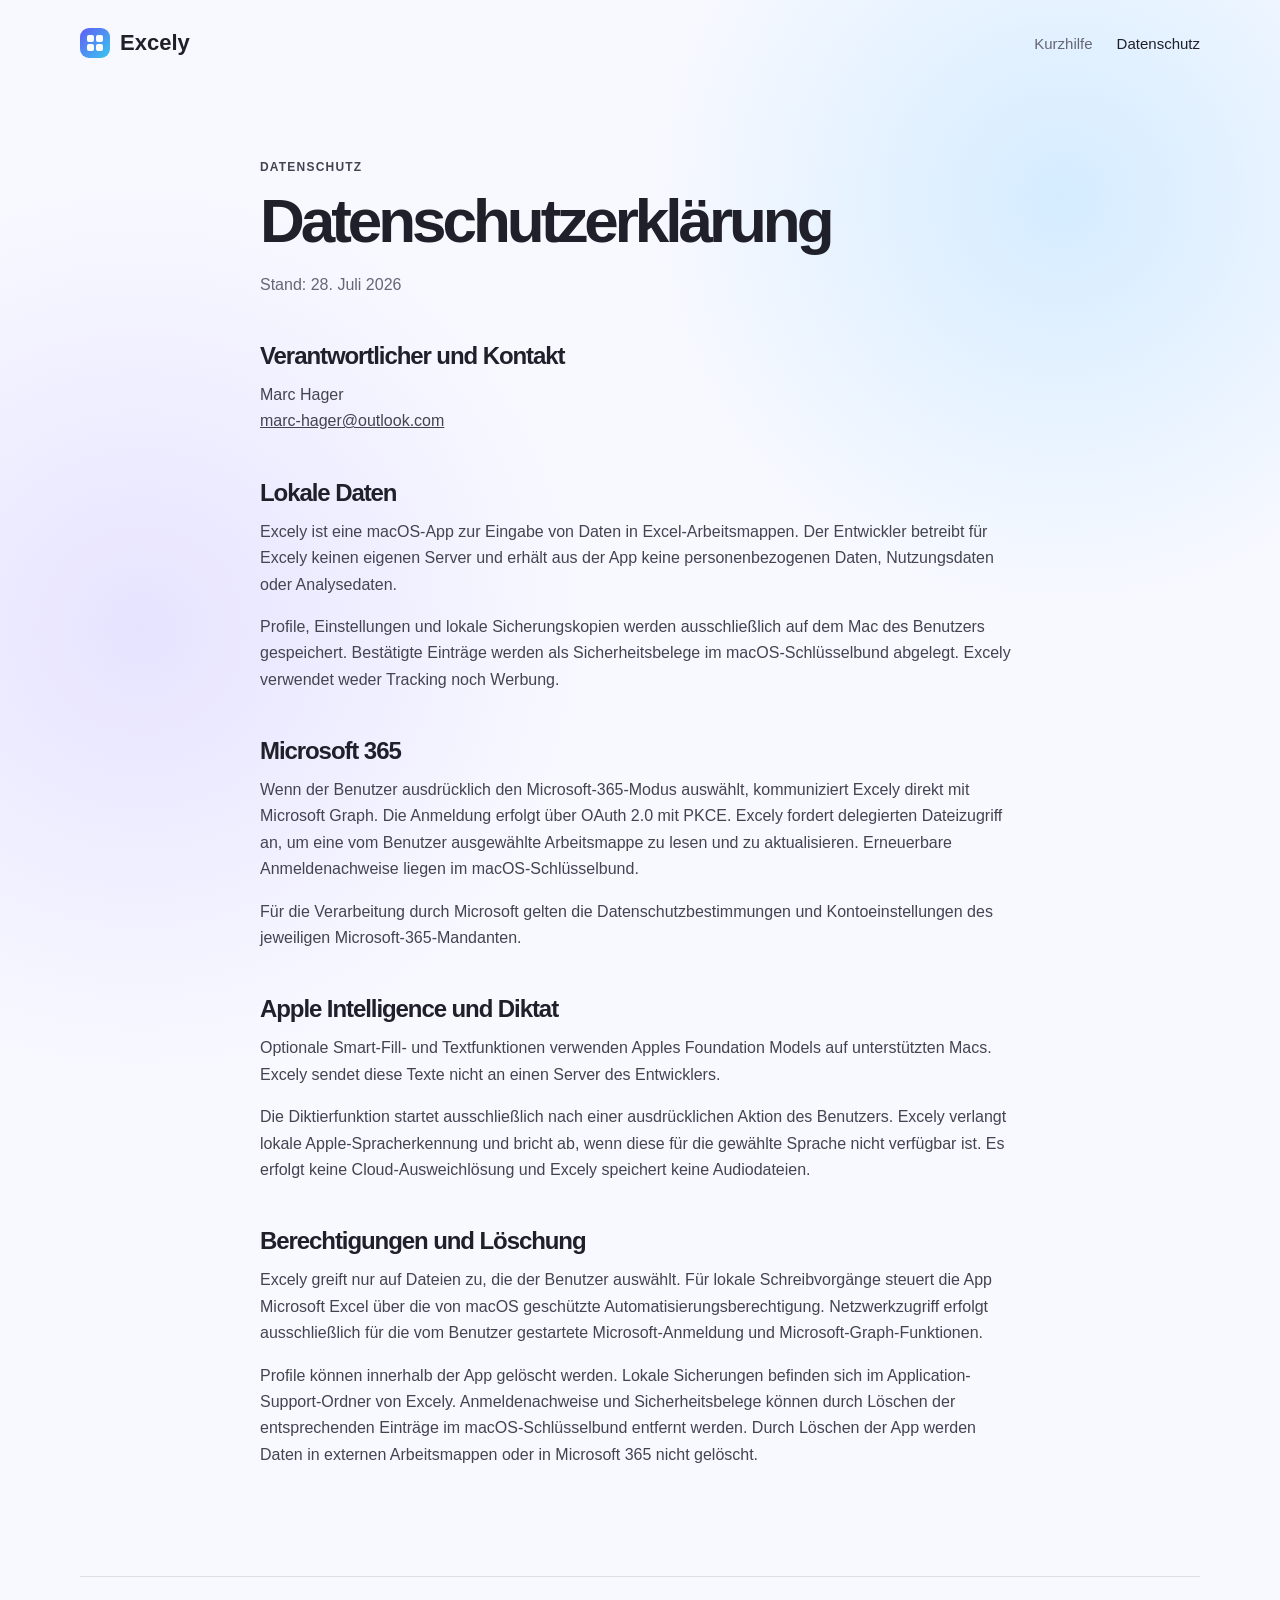
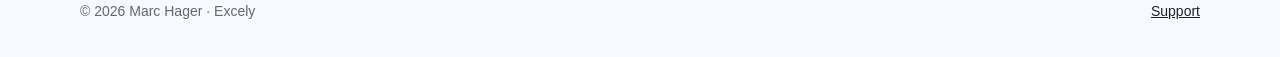
==== datenschutz.html @ b10bd7d4 "Add Excely support and privacy pages" ====
<!doctype html>
<html lang="de">
  <head>
    <meta charset="utf-8">
    <meta name="viewport" content="width=device-width, initial-scale=1">
    <meta name="description" content="Datenschutzerklärung für Excely.">
    <title>Excely – Datenschutz</title>
    <link rel="stylesheet" href="styles.css">
  </head>
  <body>
    <header class="site-header">
      <a class="brand" href="./" aria-label="Excely Support Startseite">
        <span class="brand-mark" aria-hidden="true"><i></i><i></i><i></i><i></i></span>
        <span>Excely</span>
      </a>
      <nav aria-label="Hauptnavigation">
        <a href="./#hilfe">Kurzhilfe</a>
        <a aria-current="page" href="datenschutz.html">Datenschutz</a>
      </nav>
    </header>

    <main class="legal-page">
      <p class="eyebrow">DATENSCHUTZ</p>
      <h1>Datenschutzerklärung</h1>
      <p class="updated">Stand: 28. Juli 2026</p>

      <section>
        <h2>Verantwortlicher und Kontakt</h2>
        <p>Marc Hager<br><a href="mailto:marc-hager@outlook.com">marc-hager@outlook.com</a></p>
      </section>

      <section>
        <h2>Lokale Daten</h2>
        <p>Excely ist eine macOS-App zur Eingabe von Daten in Excel-Arbeitsmappen. Der Entwickler betreibt für Excely keinen eigenen Server und erhält aus der App keine personenbezogenen Daten, Nutzungsdaten oder Analysedaten.</p>
        <p>Profile, Einstellungen und lokale Sicherungskopien werden ausschließlich auf dem Mac des Benutzers gespeichert. Bestätigte Einträge werden als Sicherheitsbelege im macOS-Schlüsselbund abgelegt. Excely verwendet weder Tracking noch Werbung.</p>
      </section>

      <section>
        <h2>Microsoft 365</h2>
        <p>Wenn der Benutzer ausdrücklich den Microsoft-365-Modus auswählt, kommuniziert Excely direkt mit Microsoft Graph. Die Anmeldung erfolgt über OAuth 2.0 mit PKCE. Excely fordert delegierten Dateizugriff an, um eine vom Benutzer ausgewählte Arbeitsmappe zu lesen und zu aktualisieren. Erneuerbare Anmeldenachweise liegen im macOS-Schlüsselbund.</p>
        <p>Für die Verarbeitung durch Microsoft gelten die Datenschutzbestimmungen und Kontoeinstellungen des jeweiligen Microsoft-365-Mandanten.</p>
      </section>

      <section>
        <h2>Apple Intelligence und Diktat</h2>
        <p>Optionale Smart-Fill- und Textfunktionen verwenden Apples Foundation Models auf unterstützten Macs. Excely sendet diese Texte nicht an einen Server des Entwicklers.</p>
        <p>Die Diktierfunktion startet ausschließlich nach einer ausdrücklichen Aktion des Benutzers. Excely verlangt lokale Apple-Spracherkennung und bricht ab, wenn diese für die gewählte Sprache nicht verfügbar ist. Es erfolgt keine Cloud-Ausweichlösung und Excely speichert keine Audiodateien.</p>
      </section>

      <section>
        <h2>Berechtigungen und Löschung</h2>
        <p>Excely greift nur auf Dateien zu, die der Benutzer auswählt. Für lokale Schreibvorgänge steuert die App Microsoft Excel über die von macOS geschützte Automatisierungsberechtigung. Netzwerkzugriff erfolgt ausschließlich für die vom Benutzer gestartete Microsoft-Anmeldung und Microsoft-Graph-Funktionen.</p>
        <p>Profile können innerhalb der App gelöscht werden. Lokale Sicherungen befinden sich im Application-Support-Ordner von Excely. Anmeldenachweise und Sicherheitsbelege können durch Löschen der entsprechenden Einträge im macOS-Schlüsselbund entfernt werden. Durch Löschen der App werden Daten in externen Arbeitsmappen oder in Microsoft 365 nicht gelöscht.</p>
      </section>
    </main>

    <footer>
      <span>© 2026 Marc Hager · Excely</span>
      <a href="./">Support</a>
    </footer>
  </body>
</html>
---- styles.css ----
:root {
  color-scheme: light;
  --ink: #20202a;
  --muted: #656574;
  --line: rgba(32, 32, 42, .12);
  --blue: #147ef5;
  --indigo: #615cf6;
  --surface: rgba(255, 255, 255, .76);
  font-family: -apple-system, BlinkMacSystemFont, "SF Pro Display", "Helvetica Neue", sans-serif;
}

* { box-sizing: border-box; }

body {
  margin: 0;
  min-width: 320px;
  color: var(--ink);
  background:
    radial-gradient(circle at 83% 12%, rgba(100, 194, 255, .24), transparent 26rem),
    radial-gradient(circle at 11% 38%, rgba(151, 126, 255, .18), transparent 28rem),
    #f8f9ff;
}

a { color: inherit; }

.site-header, main, footer {
  width: min(1120px, calc(100% - 48px));
  margin-inline: auto;
}

.site-header {
  display: flex;
  align-items: center;
  justify-content: space-between;
  min-height: 86px;
}

.brand { display: inline-flex; align-items: center; gap: 10px; color: var(--ink); font-size: 22px; font-weight: 750; text-decoration: none; }
.brand-mark { display: grid; grid-template-columns: repeat(2, 7px); gap: 2px; padding: 7px; border-radius: 9px; background: linear-gradient(135deg, var(--indigo), #39c8ee); }
.brand-mark i { display: block; height: 7px; border-radius: 2px; background: white; }
nav { display: flex; gap: 24px; color: var(--muted); font-size: 15px; }
nav a { text-decoration: none; }
nav a:hover, nav a[aria-current="page"] { color: var(--ink); }

.hero { display: grid; grid-template-columns: 1.06fr .94fr; align-items: center; min-height: 560px; gap: 42px; }
.eyebrow { margin: 0 0 13px; color: var(--indigo); font-size: 12px; font-weight: 750; letter-spacing: .1em; }
h1, h2, h3, p { margin-top: 0; }
h1 { max-width: 610px; margin-bottom: 20px; font-size: clamp(46px, 7vw, 78px); line-height: .98; letter-spacing: -.065em; }
h1 span { color: var(--indigo); }
h2 { margin-bottom: 20px; font-size: clamp(30px, 4vw, 45px); letter-spacing: -.045em; }
h3 { margin-bottom: 8px; font-size: 18px; }
.lead { max-width: 515px; margin-bottom: 30px; color: var(--muted); font-size: 19px; line-height: 1.5; }
.button { display: inline-block; padding: 13px 20px; border-radius: 12px; color: white; background: linear-gradient(135deg, var(--blue), var(--indigo)); box-shadow: 0 10px 24px rgba(59, 86, 212, .2); font-weight: 650; text-decoration: none; }
.button:hover { filter: brightness(1.04); transform: translateY(-1px); }

.hero-orb { display: grid; place-items: center; min-height: 390px; border-radius: 48% 52% 49% 51% / 43% 45% 55% 57%; background: radial-gradient(circle at 66% 27%, rgba(255, 255, 255, .86), transparent 14%), linear-gradient(140deg, rgba(128, 120, 255, .46), rgba(65, 216, 235, .42)); }
.mini-window { width: min(390px, 85%); overflow: hidden; border: 1px solid rgba(255, 255, 255, .78); border-radius: 22px; background: rgba(255, 255, 255, .85); box-shadow: 0 28px 50px rgba(60, 65, 130, .2); transform: rotate(3deg); }
.mini-toolbar { display: flex; align-items: center; gap: 7px; height: 48px; padding: 0 16px; border-bottom: 1px solid var(--line); }
.mini-toolbar b { width: 10px; height: 10px; border-radius: 50%; background: #ff6a6a; }
.mini-toolbar b:nth-child(2) { background: #ffca4a; }.mini-toolbar b:nth-child(3) { background: #52c96b; }
.mini-toolbar span { margin-left: auto; color: #555564; font-size: 13px; font-weight: 650; }
.mini-content { display: grid; gap: 14px; padding: 22px; }.mini-content strong { font-size: 20px; }.mini-line { height: 14px; border-radius: 7px; background: #e7e9f5; }.mini-line.wide { width: 100%; }.mini-line.short { width: 62%; }.mini-content button { justify-self: end; border: 0; border-radius: 8px; padding: 9px 13px; color: white; background: var(--blue); font: inherit; }

.quick-start { padding: 84px 0; }.steps { display: grid; grid-template-columns: repeat(3, 1fr); gap: 18px; }.steps article, .support-card { border: 1px solid var(--line); background: var(--surface); box-shadow: 0 14px 34px rgba(66, 66, 98, .06); backdrop-filter: blur(12px); }.steps article { padding: 28px; border-radius: 20px; }.steps span { display: grid; width: 32px; height: 32px; place-items: center; margin-bottom: 22px; border-radius: 10px; color: white; background: linear-gradient(135deg, var(--blue), var(--indigo)); font-weight: 700; }.steps p, .support-card p { margin-bottom: 0; color: var(--muted); line-height: 1.55; }

.support-card { display: flex; align-items: center; justify-content: space-between; gap: 30px; margin: 20px 0 90px; padding: 42px; border-radius: 26px; }.support-card h2 { margin-bottom: 9px; font-size: 32px; }.secondary { white-space: nowrap; }

.legal-page { max-width: 760px; padding: 72px 0 92px; }.legal-page h1 { font-size: clamp(44px, 6vw, 62px); }.legal-page h2 { margin-top: 44px; margin-bottom: 12px; font-size: 24px; }.legal-page p { color: #444451; line-height: 1.65; }.updated { color: var(--muted) !important; }
footer { display: flex; justify-content: space-between; padding: 26px 0 38px; border-top: 1px solid var(--line); color: var(--muted); font-size: 14px; }footer a { color: var(--ink); }

@media (max-width: 720px) {
  .site-header, main, footer { width: min(100% - 32px, 1120px); }.site-header { min-height: 72px; }.site-header nav { gap: 14px; font-size: 14px; }.hero { grid-template-columns: 1fr; padding: 54px 0 68px; gap: 30px; }.hero-orb { min-height: 300px; }.steps { grid-template-columns: 1fr; }.quick-start { padding: 58px 0; }.support-card { display: block; margin-bottom: 58px; padding: 30px; }.support-card .button { margin-top: 24px; }.legal-page { padding-top: 42px; }footer { gap: 12px; flex-direction: column; }
}
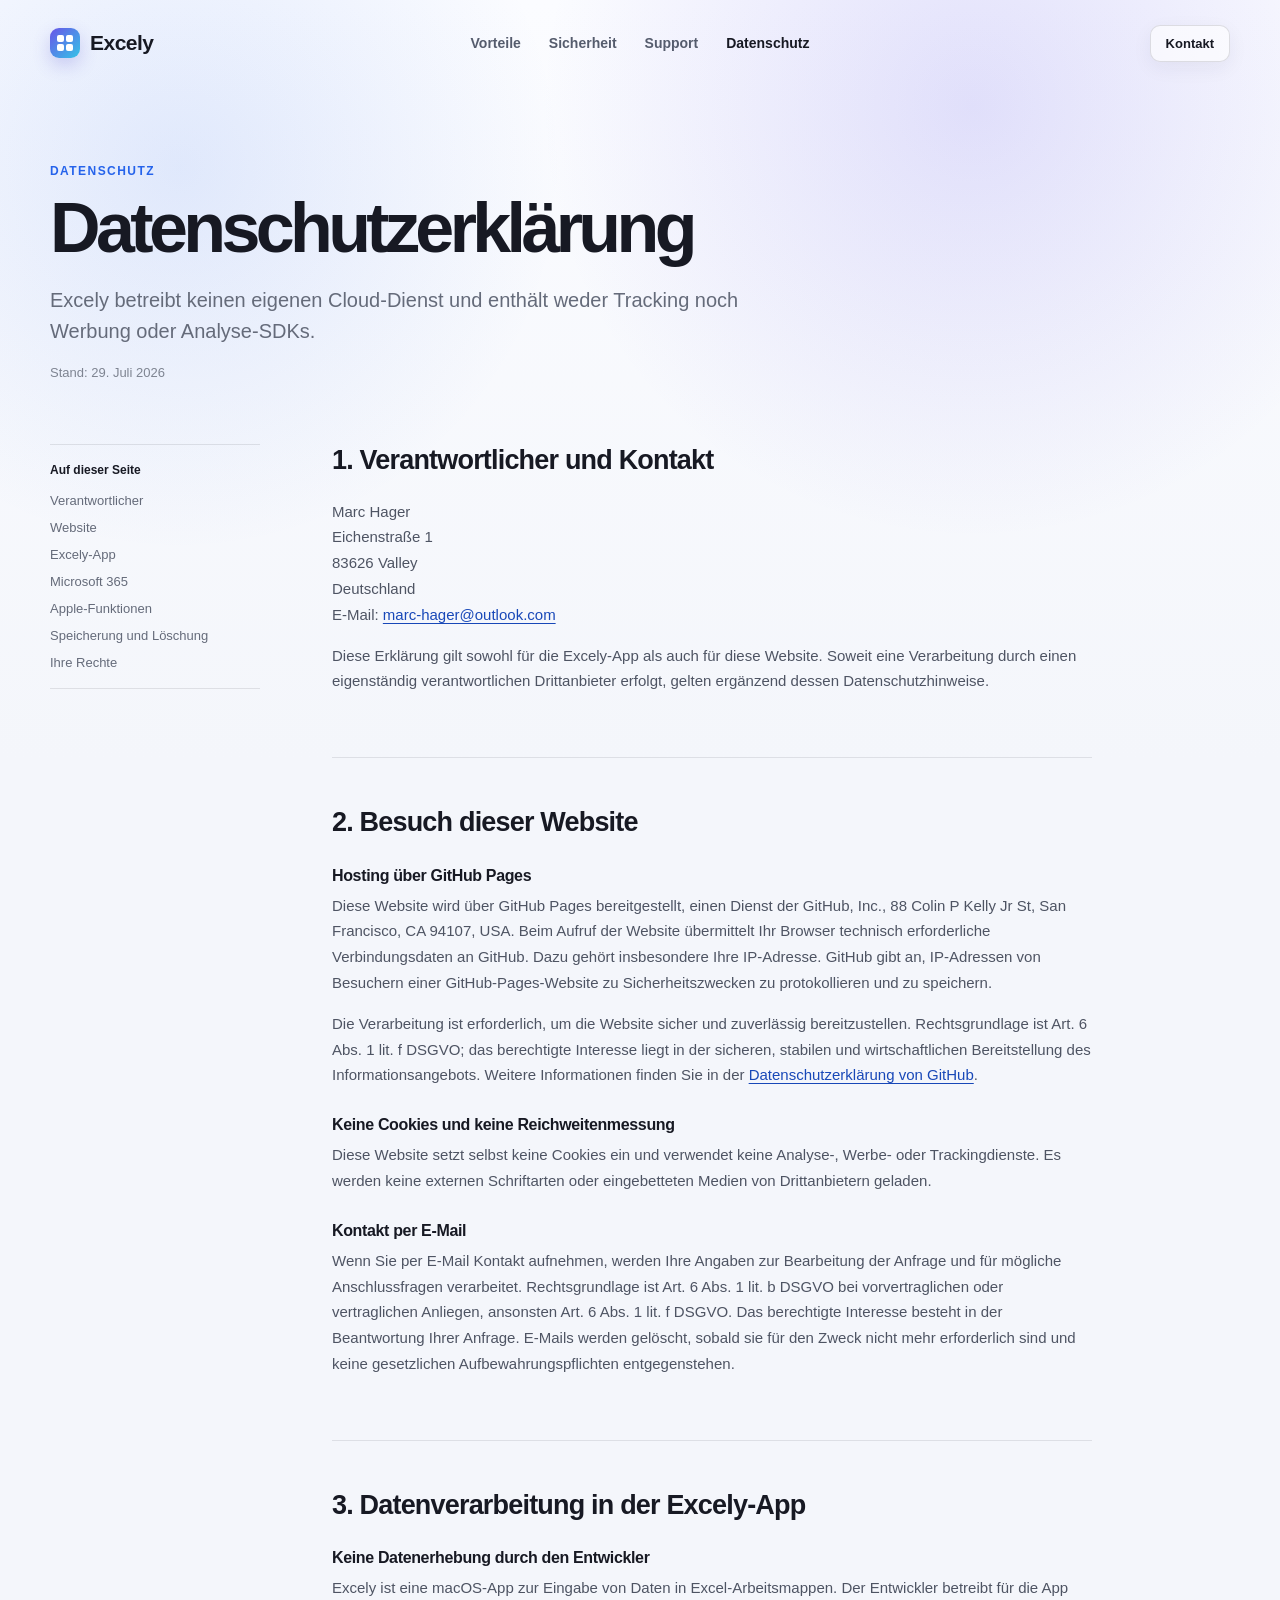
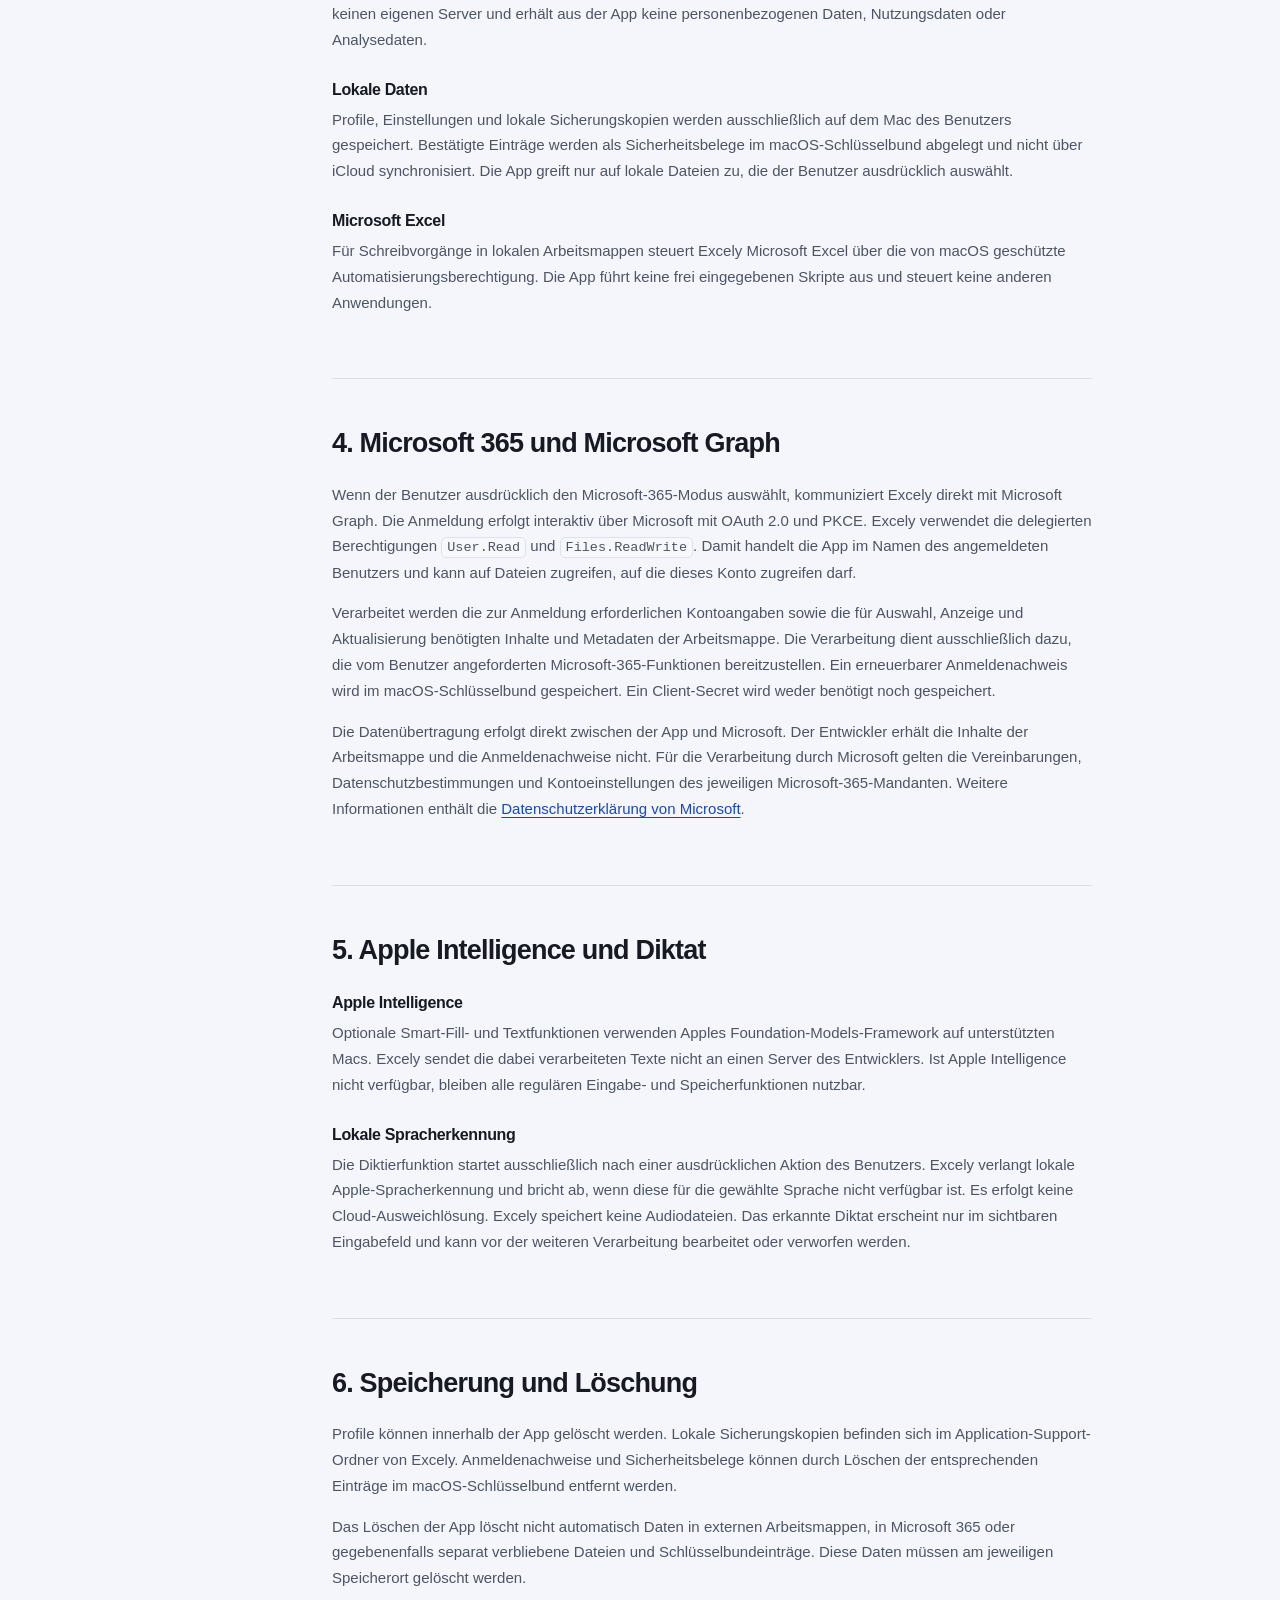
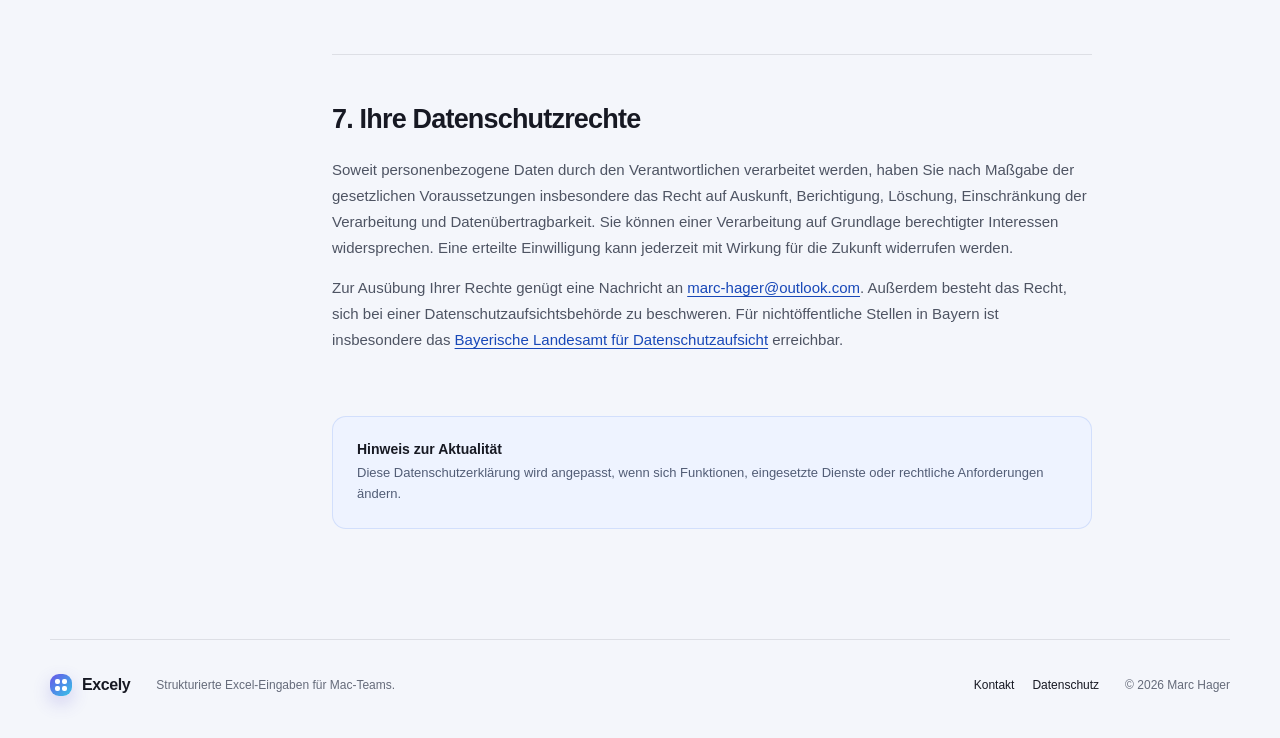
==== commit d4d9c10a: "Revamp Excely marketing and privacy pages" ====
--- a/datenschutz.html
+++ b/datenschutz.html
@@ -3,60 +3,133 @@
   <head>
     <meta charset="utf-8">
     <meta name="viewport" content="width=device-width, initial-scale=1">
-    <meta name="description" content="Datenschutzerklärung für Excely.">
+    <meta name="description" content="Datenschutzerklärung für die Excely-App und die Excely-Website.">
+    <meta name="theme-color" content="#f4f6fb">
     <title>Excely – Datenschutz</title>
     <link rel="stylesheet" href="styles.css">
   </head>
   <body>
+    <a class="skip-link" href="#inhalt">Zum Inhalt springen</a>
+
     <header class="site-header">
-      <a class="brand" href="./" aria-label="Excely Support Startseite">
+      <a class="brand" href="./" aria-label="Excely Startseite">
         <span class="brand-mark" aria-hidden="true"><i></i><i></i><i></i><i></i></span>
         <span>Excely</span>
       </a>
       <nav aria-label="Hauptnavigation">
-        <a href="./#hilfe">Kurzhilfe</a>
+        <a href="./#vorteile">Vorteile</a>
+        <a href="./#sicherheit">Sicherheit</a>
+        <a href="./#support">Support</a>
         <a aria-current="page" href="datenschutz.html">Datenschutz</a>
       </nav>
+      <a class="header-cta" href="mailto:marc-hager@outlook.com?subject=Excely%20Support">Kontakt</a>
     </header>
 
-    <main class="legal-page">
-      <p class="eyebrow">DATENSCHUTZ</p>
-      <h1>Datenschutzerklärung</h1>
-      <p class="updated">Stand: 28. Juli 2026</p>
+    <main class="legal-page" id="inhalt">
+      <div class="legal-intro">
+        <p class="eyebrow">DATENSCHUTZ</p>
+        <h1>Datenschutzerklärung</h1>
+        <p class="legal-lead">Excely betreibt keinen eigenen Cloud-Dienst und enthält weder Tracking noch Werbung oder Analyse-SDKs.</p>
+        <p class="updated">Stand: 29. Juli 2026</p>
+      </div>
 
-      <section>
-        <h2>Verantwortlicher und Kontakt</h2>
-        <p>Marc Hager<br><a href="mailto:marc-hager@outlook.com">marc-hager@outlook.com</a></p>
-      </section>
+      <div class="legal-layout">
+        <aside class="legal-nav" aria-label="Inhalt">
+          <strong>Auf dieser Seite</strong>
+          <a href="#verantwortlicher">Verantwortlicher</a>
+          <a href="#website">Website</a>
+          <a href="#app">Excely-App</a>
+          <a href="#microsoft">Microsoft 365</a>
+          <a href="#apple">Apple-Funktionen</a>
+          <a href="#loeschung">Speicherung und Löschung</a>
+          <a href="#rechte">Ihre Rechte</a>
+        </aside>
 
-      <section>
-        <h2>Lokale Daten</h2>
-        <p>Excely ist eine macOS-App zur Eingabe von Daten in Excel-Arbeitsmappen. Der Entwickler betreibt für Excely keinen eigenen Server und erhält aus der App keine personenbezogenen Daten, Nutzungsdaten oder Analysedaten.</p>
-        <p>Profile, Einstellungen und lokale Sicherungskopien werden ausschließlich auf dem Mac des Benutzers gespeichert. Bestätigte Einträge werden als Sicherheitsbelege im macOS-Schlüsselbund abgelegt. Excely verwendet weder Tracking noch Werbung.</p>
-      </section>
+        <div class="legal-content">
+          <section id="verantwortlicher">
+            <h2>1. Verantwortlicher und Kontakt</h2>
+            <address>
+              Marc Hager<br>
+              Eichenstraße 1<br>
+              83626 Valley<br>
+              Deutschland
+            </address>
+            <p>E-Mail: <a href="mailto:marc-hager@outlook.com">marc-hager@outlook.com</a></p>
+            <p>Diese Erklärung gilt sowohl für die Excely-App als auch für diese Website. Soweit eine Verarbeitung durch einen eigenständig verantwortlichen Drittanbieter erfolgt, gelten ergänzend dessen Datenschutzhinweise.</p>
+          </section>
 
-      <section>
-        <h2>Microsoft 365</h2>
-        <p>Wenn der Benutzer ausdrücklich den Microsoft-365-Modus auswählt, kommuniziert Excely direkt mit Microsoft Graph. Die Anmeldung erfolgt über OAuth 2.0 mit PKCE. Excely fordert delegierten Dateizugriff an, um eine vom Benutzer ausgewählte Arbeitsmappe zu lesen und zu aktualisieren. Erneuerbare Anmeldenachweise liegen im macOS-Schlüsselbund.</p>
-        <p>Für die Verarbeitung durch Microsoft gelten die Datenschutzbestimmungen und Kontoeinstellungen des jeweiligen Microsoft-365-Mandanten.</p>
-      </section>
+          <section id="website">
+            <h2>2. Besuch dieser Website</h2>
+            <h3>Hosting über GitHub Pages</h3>
+            <p>Diese Website wird über GitHub Pages bereitgestellt, einen Dienst der GitHub, Inc., 88 Colin P Kelly Jr St, San Francisco, CA 94107, USA. Beim Aufruf der Website übermittelt Ihr Browser technisch erforderliche Verbindungsdaten an GitHub. Dazu gehört insbesondere Ihre IP-Adresse. GitHub gibt an, IP-Adressen von Besuchern einer GitHub-Pages-Website zu Sicherheitszwecken zu protokollieren und zu speichern.</p>
+            <p>Die Verarbeitung ist erforderlich, um die Website sicher und zuverlässig bereitzustellen. Rechtsgrundlage ist Art. 6 Abs. 1 lit. f DSGVO; das berechtigte Interesse liegt in der sicheren, stabilen und wirtschaftlichen Bereitstellung des Informationsangebots. Weitere Informationen finden Sie in der <a href="https://docs.github.com/de/site-policy/privacy-policies/github-general-privacy-statement" rel="noreferrer">Datenschutzerklärung von GitHub</a>.</p>
 
-      <section>
-        <h2>Apple Intelligence und Diktat</h2>
-        <p>Optionale Smart-Fill- und Textfunktionen verwenden Apples Foundation Models auf unterstützten Macs. Excely sendet diese Texte nicht an einen Server des Entwicklers.</p>
-        <p>Die Diktierfunktion startet ausschließlich nach einer ausdrücklichen Aktion des Benutzers. Excely verlangt lokale Apple-Spracherkennung und bricht ab, wenn diese für die gewählte Sprache nicht verfügbar ist. Es erfolgt keine Cloud-Ausweichlösung und Excely speichert keine Audiodateien.</p>
-      </section>
+            <h3>Keine Cookies und keine Reichweitenmessung</h3>
+            <p>Diese Website setzt selbst keine Cookies ein und verwendet keine Analyse-, Werbe- oder Trackingdienste. Es werden keine externen Schriftarten oder eingebetteten Medien von Drittanbietern geladen.</p>
 
-      <section>
-        <h2>Berechtigungen und Löschung</h2>
-        <p>Excely greift nur auf Dateien zu, die der Benutzer auswählt. Für lokale Schreibvorgänge steuert die App Microsoft Excel über die von macOS geschützte Automatisierungsberechtigung. Netzwerkzugriff erfolgt ausschließlich für die vom Benutzer gestartete Microsoft-Anmeldung und Microsoft-Graph-Funktionen.</p>
-        <p>Profile können innerhalb der App gelöscht werden. Lokale Sicherungen befinden sich im Application-Support-Ordner von Excely. Anmeldenachweise und Sicherheitsbelege können durch Löschen der entsprechenden Einträge im macOS-Schlüsselbund entfernt werden. Durch Löschen der App werden Daten in externen Arbeitsmappen oder in Microsoft 365 nicht gelöscht.</p>
-      </section>
+            <h3>Kontakt per E-Mail</h3>
+            <p>Wenn Sie per E-Mail Kontakt aufnehmen, werden Ihre Angaben zur Bearbeitung der Anfrage und für mögliche Anschlussfragen verarbeitet. Rechtsgrundlage ist Art. 6 Abs. 1 lit. b DSGVO bei vorvertraglichen oder vertraglichen Anliegen, ansonsten Art. 6 Abs. 1 lit. f DSGVO. Das berechtigte Interesse besteht in der Beantwortung Ihrer Anfrage. E-Mails werden gelöscht, sobald sie für den Zweck nicht mehr erforderlich sind und keine gesetzlichen Aufbewahrungspflichten entgegenstehen.</p>
+          </section>
+
+          <section id="app">
+            <h2>3. Datenverarbeitung in der Excely-App</h2>
+            <h3>Keine Datenerhebung durch den Entwickler</h3>
+            <p>Excely ist eine macOS-App zur Eingabe von Daten in Excel-Arbeitsmappen. Der Entwickler betreibt für die App keinen eigenen Server und erhält aus der App keine personenbezogenen Daten, Nutzungsdaten oder Analysedaten.</p>
+
+            <h3>Lokale Daten</h3>
+            <p>Profile, Einstellungen und lokale Sicherungskopien werden ausschließlich auf dem Mac des Benutzers gespeichert. Bestätigte Einträge werden als Sicherheitsbelege im macOS-Schlüsselbund abgelegt und nicht über iCloud synchronisiert. Die App greift nur auf lokale Dateien zu, die der Benutzer ausdrücklich auswählt.</p>
+
+            <h3>Microsoft Excel</h3>
+            <p>Für Schreibvorgänge in lokalen Arbeitsmappen steuert Excely Microsoft Excel über die von macOS geschützte Automatisierungsberechtigung. Die App führt keine frei eingegebenen Skripte aus und steuert keine anderen Anwendungen.</p>
+          </section>
+
+          <section id="microsoft">
+            <h2>4. Microsoft 365 und Microsoft Graph</h2>
+            <p>Wenn der Benutzer ausdrücklich den Microsoft-365-Modus auswählt, kommuniziert Excely direkt mit Microsoft Graph. Die Anmeldung erfolgt interaktiv über Microsoft mit OAuth 2.0 und PKCE. Excely verwendet die delegierten Berechtigungen <code>User.Read</code> und <code>Files.ReadWrite</code>. Damit handelt die App im Namen des angemeldeten Benutzers und kann auf Dateien zugreifen, auf die dieses Konto zugreifen darf.</p>
+            <p>Verarbeitet werden die zur Anmeldung erforderlichen Kontoangaben sowie die für Auswahl, Anzeige und Aktualisierung benötigten Inhalte und Metadaten der Arbeitsmappe. Die Verarbeitung dient ausschließlich dazu, die vom Benutzer angeforderten Microsoft-365-Funktionen bereitzustellen. Ein erneuerbarer Anmeldenachweis wird im macOS-Schlüsselbund gespeichert. Ein Client-Secret wird weder benötigt noch gespeichert.</p>
+            <p>Die Datenübertragung erfolgt direkt zwischen der App und Microsoft. Der Entwickler erhält die Inhalte der Arbeitsmappe und die Anmeldenachweise nicht. Für die Verarbeitung durch Microsoft gelten die Vereinbarungen, Datenschutzbestimmungen und Kontoeinstellungen des jeweiligen Microsoft-365-Mandanten. Weitere Informationen enthält die <a href="https://privacy.microsoft.com/de-de/privacystatement" rel="noreferrer">Datenschutzerklärung von Microsoft</a>.</p>
+          </section>
+
+          <section id="apple">
+            <h2>5. Apple Intelligence und Diktat</h2>
+            <h3>Apple Intelligence</h3>
+            <p>Optionale Smart-Fill- und Textfunktionen verwenden Apples Foundation-Models-Framework auf unterstützten Macs. Excely sendet die dabei verarbeiteten Texte nicht an einen Server des Entwicklers. Ist Apple Intelligence nicht verfügbar, bleiben alle regulären Eingabe- und Speicherfunktionen nutzbar.</p>
+
+            <h3>Lokale Spracherkennung</h3>
+            <p>Die Diktierfunktion startet ausschließlich nach einer ausdrücklichen Aktion des Benutzers. Excely verlangt lokale Apple-Spracherkennung und bricht ab, wenn diese für die gewählte Sprache nicht verfügbar ist. Es erfolgt keine Cloud-Ausweichlösung. Excely speichert keine Audiodateien. Das erkannte Diktat erscheint nur im sichtbaren Eingabefeld und kann vor der weiteren Verarbeitung bearbeitet oder verworfen werden.</p>
+          </section>
+
+          <section id="loeschung">
+            <h2>6. Speicherung und Löschung</h2>
+            <p>Profile können innerhalb der App gelöscht werden. Lokale Sicherungskopien befinden sich im Application-Support-Ordner von Excely. Anmeldenachweise und Sicherheitsbelege können durch Löschen der entsprechenden Einträge im macOS-Schlüsselbund entfernt werden.</p>
+            <p>Das Löschen der App löscht nicht automatisch Daten in externen Arbeitsmappen, in Microsoft 365 oder gegebenenfalls separat verbliebene Dateien und Schlüsselbundeinträge. Diese Daten müssen am jeweiligen Speicherort gelöscht werden.</p>
+          </section>
+
+          <section id="rechte">
+            <h2>7. Ihre Datenschutzrechte</h2>
+            <p>Soweit personenbezogene Daten durch den Verantwortlichen verarbeitet werden, haben Sie nach Maßgabe der gesetzlichen Voraussetzungen insbesondere das Recht auf Auskunft, Berichtigung, Löschung, Einschränkung der Verarbeitung und Datenübertragbarkeit. Sie können einer Verarbeitung auf Grundlage berechtigter Interessen widersprechen. Eine erteilte Einwilligung kann jederzeit mit Wirkung für die Zukunft widerrufen werden.</p>
+            <p>Zur Ausübung Ihrer Rechte genügt eine Nachricht an <a href="mailto:marc-hager@outlook.com">marc-hager@outlook.com</a>. Außerdem besteht das Recht, sich bei einer Datenschutzaufsichtsbehörde zu beschweren. Für nichtöffentliche Stellen in Bayern ist insbesondere das <a href="https://www.lda.bayern.de/de/beschwerde.html" rel="noreferrer">Bayerische Landesamt für Datenschutzaufsicht</a> erreichbar.</p>
+          </section>
+
+          <div class="legal-note">
+            <strong>Hinweis zur Aktualität</strong>
+            <p>Diese Datenschutzerklärung wird angepasst, wenn sich Funktionen, eingesetzte Dienste oder rechtliche Anforderungen ändern.</p>
+          </div>
+        </div>
+      </div>
     </main>
 
     <footer>
-      <span>© 2026 Marc Hager · Excely</span>
-      <a href="./">Support</a>
+      <a class="brand footer-brand" href="./" aria-label="Excely Startseite">
+        <span class="brand-mark" aria-hidden="true"><i></i><i></i><i></i><i></i></span>
+        <span>Excely</span>
+      </a>
+      <p>Strukturierte Excel-Eingaben für Mac-Teams.</p>
+      <div class="footer-links">
+        <a href="./#support">Kontakt</a>
+        <a aria-current="page" href="datenschutz.html">Datenschutz</a>
+      </div>
+      <span class="copyright">© 2026 Marc Hager</span>
     </footer>
   </body>
 </html>
--- a/styles.css
+++ b/styles.css
@@ -1,73 +1,1301 @@
 :root {
   color-scheme: light;
-  --ink: #20202a;
-  --muted: #656574;
-  --line: rgba(32, 32, 42, .12);
-  --blue: #147ef5;
-  --indigo: #615cf6;
-  --surface: rgba(255, 255, 255, .76);
-  font-family: -apple-system, BlinkMacSystemFont, "SF Pro Display", "Helvetica Neue", sans-serif;
-}
-
-* { box-sizing: border-box; }
+  --ink: #171923;
+  --muted: #656b7a;
+  --line: rgba(23, 25, 35, 0.1);
+  --blue: #2563eb;
+  --blue-dark: #1848b8;
+  --violet: #6954e8;
+  --cyan: #1fa6c6;
+  --green: #168b67;
+  --navy: #111b3b;
+  --surface: #ffffff;
+  --soft: #f4f6fb;
+  --shadow: 0 24px 70px rgba(28, 39, 76, 0.12);
+  font-family: -apple-system, BlinkMacSystemFont, "SF Pro Display", "Helvetica Neue", Arial, sans-serif;
+  font-synthesis: none;
+}
+
+* {
+  box-sizing: border-box;
+}
+
+html {
+  scroll-behavior: smooth;
+}
 
 body {
   margin: 0;
   min-width: 320px;
   color: var(--ink);
+  background: var(--soft);
+}
+
+body::before {
+  position: absolute;
+  z-index: -1;
+  top: 0;
+  right: 0;
+  left: 0;
+  height: 760px;
   background:
-    radial-gradient(circle at 83% 12%, rgba(100, 194, 255, .24), transparent 26rem),
-    radial-gradient(circle at 11% 38%, rgba(151, 126, 255, .18), transparent 28rem),
-    #f8f9ff;
-}
-
-a { color: inherit; }
-
-.site-header, main, footer {
-  width: min(1120px, calc(100% - 48px));
+    radial-gradient(circle at 76% 14%, rgba(97, 84, 232, 0.17), transparent 27rem),
+    radial-gradient(circle at 14% 22%, rgba(37, 99, 235, 0.12), transparent 24rem),
+    linear-gradient(180deg, #fbfcff, var(--soft));
+  content: "";
+}
+
+a {
+  color: inherit;
+}
+
+button,
+a {
+  -webkit-tap-highlight-color: transparent;
+}
+
+.skip-link {
+  position: fixed;
+  z-index: 100;
+  top: 12px;
+  left: 12px;
+  padding: 10px 14px;
+  border-radius: 8px;
+  color: #fff;
+  background: var(--navy);
+  transform: translateY(-150%);
+}
+
+.skip-link:focus {
+  transform: translateY(0);
+}
+
+.site-header,
+main,
+footer {
+  width: min(1180px, calc(100% - 48px));
   margin-inline: auto;
 }
 
 .site-header {
+  display: grid;
+  grid-template-columns: 1fr auto 1fr;
+  align-items: center;
+  min-height: 86px;
+}
+
+.brand {
+  display: inline-flex;
+  align-items: center;
+  gap: 10px;
+  width: max-content;
+  color: var(--ink);
+  font-size: 21px;
+  font-weight: 760;
+  letter-spacing: -0.025em;
+  text-decoration: none;
+}
+
+.brand-mark {
+  display: grid;
+  grid-template-columns: repeat(2, 7px);
+  gap: 2px;
+  padding: 7px;
+  border-radius: 9px;
+  background: linear-gradient(135deg, var(--violet), #35c4e7);
+  box-shadow: 0 7px 18px rgba(84, 76, 205, 0.24);
+}
+
+.brand-mark i {
+  display: block;
+  width: 7px;
+  height: 7px;
+  border-radius: 2px;
+  background: #fff;
+}
+
+nav {
   display: flex;
   align-items: center;
+  gap: 28px;
+  color: #555c6d;
+  font-size: 14px;
+  font-weight: 570;
+}
+
+nav a {
+  text-decoration: none;
+}
+
+nav a:hover,
+nav a[aria-current="page"] {
+  color: var(--ink);
+}
+
+.header-cta {
+  justify-self: end;
+  padding: 10px 15px;
+  border: 1px solid rgba(23, 25, 35, 0.13);
+  border-radius: 10px;
+  background: rgba(255, 255, 255, 0.62);
+  box-shadow: 0 6px 20px rgba(31, 42, 73, 0.06);
+  font-size: 13px;
+  font-weight: 650;
+  text-decoration: none;
+}
+
+.header-cta:hover {
+  border-color: rgba(37, 99, 235, 0.35);
+  background: #fff;
+}
+
+.hero {
+  display: grid;
+  grid-template-columns: 0.93fr 1.07fr;
+  align-items: center;
+  min-height: 620px;
+  gap: 68px;
+  padding: 66px 0 92px;
+}
+
+.eyebrow {
+  margin: 0 0 16px;
+  color: var(--blue);
+  font-size: 12px;
+  font-weight: 760;
+  letter-spacing: 0.12em;
+}
+
+h1,
+h2,
+h3,
+p {
+  margin-top: 0;
+}
+
+h1 {
+  max-width: 650px;
+  margin-bottom: 24px;
+  font-size: clamp(48px, 6vw, 76px);
+  line-height: 0.99;
+  letter-spacing: -0.066em;
+}
+
+h1 span {
+  color: var(--blue);
+}
+
+h2 {
+  margin-bottom: 20px;
+  font-size: clamp(35px, 4.5vw, 54px);
+  line-height: 1.04;
+  letter-spacing: -0.052em;
+}
+
+h3 {
+  margin-bottom: 9px;
+  font-size: 19px;
+  letter-spacing: -0.022em;
+}
+
+.lead {
+  max-width: 580px;
+  margin-bottom: 30px;
+  color: var(--muted);
+  font-size: 19px;
+  line-height: 1.58;
+}
+
+.hero-actions {
+  display: flex;
+  align-items: center;
+  gap: 24px;
+}
+
+.button {
+  display: inline-block;
+  padding: 14px 20px;
+  border-radius: 11px;
+  color: #fff;
+  background: var(--blue);
+  box-shadow: 0 12px 28px rgba(37, 99, 235, 0.25);
+  font-weight: 680;
+  text-decoration: none;
+  transition: transform 160ms ease, background 160ms ease;
+}
+
+.button:hover {
+  background: var(--blue-dark);
+  transform: translateY(-1px);
+}
+
+.text-link,
+.security-link {
+  color: var(--blue-dark);
+  font-size: 14px;
+  font-weight: 670;
+  text-decoration: none;
+}
+
+.text-link:hover,
+.security-link:hover {
+  text-decoration: underline;
+  text-underline-offset: 4px;
+}
+
+.hero-facts {
+  display: flex;
+  flex-wrap: wrap;
+  gap: 8px 20px;
+  margin: 30px 0 0;
+  padding: 0;
+  color: var(--muted);
+  font-size: 13px;
+  list-style: none;
+}
+
+.hero-facts li::before {
+  margin-right: 7px;
+  color: var(--green);
+  content: "✓";
+  font-weight: 800;
+}
+
+.product-stage {
+  position: relative;
+  min-height: 470px;
+  padding: 42px 26px 54px 42px;
+  border-radius: 40px;
+  background:
+    radial-gradient(circle at 75% 13%, rgba(255, 255, 255, 0.8), transparent 12rem),
+    linear-gradient(145deg, rgba(105, 84, 232, 0.3), rgba(44, 180, 216, 0.27));
+}
+
+.product-stage::before {
+  position: absolute;
+  top: 7%;
+  right: 8%;
+  width: 92px;
+  height: 92px;
+  border: 1px solid rgba(255, 255, 255, 0.7);
+  border-radius: 50%;
+  content: "";
+}
+
+.app-window {
+  position: relative;
+  z-index: 1;
+  overflow: hidden;
+  border: 1px solid rgba(255, 255, 255, 0.9);
+  border-radius: 20px;
+  background: rgba(255, 255, 255, 0.94);
+  box-shadow: 0 32px 72px rgba(34, 45, 93, 0.23);
+  transform: rotate(1.5deg);
+}
+
+.window-toolbar {
+  display: grid;
+  grid-template-columns: 1fr auto 1fr;
+  align-items: center;
+  min-height: 48px;
+  padding: 0 16px;
+  border-bottom: 1px solid var(--line);
+  background: rgba(247, 248, 252, 0.92);
+}
+
+.traffic-lights {
+  display: flex;
+  gap: 7px;
+}
+
+.traffic-lights i {
+  width: 10px;
+  height: 10px;
+  border-radius: 50%;
+  background: #ff645c;
+}
+
+.traffic-lights i:nth-child(2) {
+  background: #ffbd44;
+}
+
+.traffic-lights i:nth-child(3) {
+  background: #38c74f;
+}
+
+.profile-name {
+  color: #525866;
+  font-size: 12px;
+  font-weight: 650;
+}
+
+.window-icon {
+  justify-self: end;
+  color: #848997;
+  letter-spacing: 2px;
+}
+
+.window-body {
+  padding: 24px;
+}
+
+.form-heading {
+  display: flex;
+  align-items: center;
   justify-content: space-between;
-  min-height: 86px;
-}
-
-.brand { display: inline-flex; align-items: center; gap: 10px; color: var(--ink); font-size: 22px; font-weight: 750; text-decoration: none; }
-.brand-mark { display: grid; grid-template-columns: repeat(2, 7px); gap: 2px; padding: 7px; border-radius: 9px; background: linear-gradient(135deg, var(--indigo), #39c8ee); }
-.brand-mark i { display: block; height: 7px; border-radius: 2px; background: white; }
-nav { display: flex; gap: 24px; color: var(--muted); font-size: 15px; }
-nav a { text-decoration: none; }
-nav a:hover, nav a[aria-current="page"] { color: var(--ink); }
-
-.hero { display: grid; grid-template-columns: 1.06fr .94fr; align-items: center; min-height: 560px; gap: 42px; }
-.eyebrow { margin: 0 0 13px; color: var(--indigo); font-size: 12px; font-weight: 750; letter-spacing: .1em; }
-h1, h2, h3, p { margin-top: 0; }
-h1 { max-width: 610px; margin-bottom: 20px; font-size: clamp(46px, 7vw, 78px); line-height: .98; letter-spacing: -.065em; }
-h1 span { color: var(--indigo); }
-h2 { margin-bottom: 20px; font-size: clamp(30px, 4vw, 45px); letter-spacing: -.045em; }
-h3 { margin-bottom: 8px; font-size: 18px; }
-.lead { max-width: 515px; margin-bottom: 30px; color: var(--muted); font-size: 19px; line-height: 1.5; }
-.button { display: inline-block; padding: 13px 20px; border-radius: 12px; color: white; background: linear-gradient(135deg, var(--blue), var(--indigo)); box-shadow: 0 10px 24px rgba(59, 86, 212, .2); font-weight: 650; text-decoration: none; }
-.button:hover { filter: brightness(1.04); transform: translateY(-1px); }
-
-.hero-orb { display: grid; place-items: center; min-height: 390px; border-radius: 48% 52% 49% 51% / 43% 45% 55% 57%; background: radial-gradient(circle at 66% 27%, rgba(255, 255, 255, .86), transparent 14%), linear-gradient(140deg, rgba(128, 120, 255, .46), rgba(65, 216, 235, .42)); }
-.mini-window { width: min(390px, 85%); overflow: hidden; border: 1px solid rgba(255, 255, 255, .78); border-radius: 22px; background: rgba(255, 255, 255, .85); box-shadow: 0 28px 50px rgba(60, 65, 130, .2); transform: rotate(3deg); }
-.mini-toolbar { display: flex; align-items: center; gap: 7px; height: 48px; padding: 0 16px; border-bottom: 1px solid var(--line); }
-.mini-toolbar b { width: 10px; height: 10px; border-radius: 50%; background: #ff6a6a; }
-.mini-toolbar b:nth-child(2) { background: #ffca4a; }.mini-toolbar b:nth-child(3) { background: #52c96b; }
-.mini-toolbar span { margin-left: auto; color: #555564; font-size: 13px; font-weight: 650; }
-.mini-content { display: grid; gap: 14px; padding: 22px; }.mini-content strong { font-size: 20px; }.mini-line { height: 14px; border-radius: 7px; background: #e7e9f5; }.mini-line.wide { width: 100%; }.mini-line.short { width: 62%; }.mini-content button { justify-self: end; border: 0; border-radius: 8px; padding: 9px 13px; color: white; background: var(--blue); font: inherit; }
-
-.quick-start { padding: 84px 0; }.steps { display: grid; grid-template-columns: repeat(3, 1fr); gap: 18px; }.steps article, .support-card { border: 1px solid var(--line); background: var(--surface); box-shadow: 0 14px 34px rgba(66, 66, 98, .06); backdrop-filter: blur(12px); }.steps article { padding: 28px; border-radius: 20px; }.steps span { display: grid; width: 32px; height: 32px; place-items: center; margin-bottom: 22px; border-radius: 10px; color: white; background: linear-gradient(135deg, var(--blue), var(--indigo)); font-weight: 700; }.steps p, .support-card p { margin-bottom: 0; color: var(--muted); line-height: 1.55; }
-
-.support-card { display: flex; align-items: center; justify-content: space-between; gap: 30px; margin: 20px 0 90px; padding: 42px; border-radius: 26px; }.support-card h2 { margin-bottom: 9px; font-size: 32px; }.secondary { white-space: nowrap; }
-
-.legal-page { max-width: 760px; padding: 72px 0 92px; }.legal-page h1 { font-size: clamp(44px, 6vw, 62px); }.legal-page h2 { margin-top: 44px; margin-bottom: 12px; font-size: 24px; }.legal-page p { color: #444451; line-height: 1.65; }.updated { color: var(--muted) !important; }
-footer { display: flex; justify-content: space-between; padding: 26px 0 38px; border-top: 1px solid var(--line); color: var(--muted); font-size: 14px; }footer a { color: var(--ink); }
-
-@media (max-width: 720px) {
-  .site-header, main, footer { width: min(100% - 32px, 1120px); }.site-header { min-height: 72px; }.site-header nav { gap: 14px; font-size: 14px; }.hero { grid-template-columns: 1fr; padding: 54px 0 68px; gap: 30px; }.hero-orb { min-height: 300px; }.steps { grid-template-columns: 1fr; }.quick-start { padding: 58px 0; }.support-card { display: block; margin-bottom: 58px; padding: 30px; }.support-card .button { margin-top: 24px; }.legal-page { padding-top: 42px; }footer { gap: 12px; flex-direction: column; }
-}
+  margin-bottom: 22px;
+}
+
+.form-heading strong {
+  display: block;
+  font-size: 21px;
+}
+
+.form-kicker {
+  display: block;
+  margin-bottom: 5px;
+  color: var(--violet);
+  font-size: 9px;
+  font-weight: 760;
+  letter-spacing: 0.11em;
+}
+
+.status-dot {
+  padding: 6px 9px;
+  border-radius: 20px;
+  color: #087251;
+  background: #e6f8f1;
+  font-size: 10px;
+  font-weight: 680;
+}
+
+.mock-grid {
+  display: grid;
+  grid-template-columns: 1fr 1fr;
+  gap: 11px;
+}
+
+.mock-field {
+  margin-bottom: 11px;
+  padding: 11px 13px;
+  border: 1px solid #e1e4ed;
+  border-radius: 10px;
+  background: #fbfcfe;
+}
+
+.mock-field span {
+  display: block;
+  margin-bottom: 4px;
+  color: #797f8d;
+  font-size: 9px;
+  font-weight: 620;
+}
+
+.mock-field strong {
+  font-size: 12px;
+  font-weight: 590;
+}
+
+.mock-field.tall {
+  min-height: 62px;
+}
+
+.mock-footer {
+  display: flex;
+  align-items: center;
+  justify-content: space-between;
+  margin-top: 17px;
+}
+
+.mock-footer span {
+  color: #757b88;
+  font-size: 10px;
+}
+
+.mock-footer button {
+  border: 0;
+  border-radius: 8px;
+  padding: 9px 12px;
+  color: #fff;
+  background: var(--blue);
+  font: inherit;
+  font-size: 10px;
+  font-weight: 670;
+}
+
+.verified-card {
+  position: absolute;
+  z-index: 2;
+  right: -16px;
+  bottom: 20px;
+  display: flex;
+  align-items: center;
+  gap: 11px;
+  min-width: 220px;
+  padding: 13px 16px;
+  border: 1px solid rgba(255, 255, 255, 0.9);
+  border-radius: 13px;
+  background: rgba(255, 255, 255, 0.94);
+  box-shadow: 0 16px 34px rgba(31, 46, 91, 0.18);
+}
+
+.verified-card .checkmark {
+  display: grid;
+  width: 30px;
+  height: 30px;
+  place-items: center;
+  border-radius: 50%;
+  color: #fff;
+  background: var(--green);
+  font-size: 15px;
+  font-weight: 800;
+}
+
+.verified-card strong,
+.verified-card small {
+  display: block;
+}
+
+.verified-card strong {
+  margin-bottom: 2px;
+  font-size: 12px;
+}
+
+.verified-card small {
+  color: var(--muted);
+  font-size: 9px;
+}
+
+.proof-strip {
+  display: flex;
+  align-items: center;
+  justify-content: center;
+  gap: 24px;
+  min-height: 76px;
+  border-top: 1px solid var(--line);
+  border-bottom: 1px solid var(--line);
+  color: #6d7280;
+  font-size: 12px;
+  font-weight: 620;
+}
+
+.proof-strip i {
+  width: 4px;
+  height: 4px;
+  border-radius: 50%;
+  background: #aeb3bf;
+}
+
+.section {
+  padding: 118px 0;
+}
+
+.section-heading {
+  max-width: 710px;
+  margin-bottom: 48px;
+}
+
+.section-heading > p:last-child,
+.workflow-copy > p,
+.security-heading > p:last-child {
+  color: var(--muted);
+  font-size: 17px;
+  line-height: 1.65;
+}
+
+.benefit-grid {
+  display: grid;
+  grid-template-columns: repeat(3, 1fr);
+  gap: 18px;
+}
+
+.feature-card {
+  position: relative;
+  overflow: hidden;
+  min-height: 280px;
+  padding: 30px;
+  border: 1px solid var(--line);
+  border-radius: 20px;
+  background: var(--surface);
+  box-shadow: 0 14px 38px rgba(44, 51, 78, 0.055);
+}
+
+.feature-card::after {
+  position: absolute;
+  right: -45px;
+  bottom: -60px;
+  width: 150px;
+  height: 150px;
+  border-radius: 50%;
+  background: rgba(37, 99, 235, 0.08);
+  content: "";
+}
+
+.feature-card.accent-violet::after {
+  background: rgba(105, 84, 232, 0.09);
+}
+
+.feature-card.accent-cyan::after {
+  background: rgba(31, 166, 198, 0.09);
+}
+
+.feature-number {
+  display: block;
+  margin-bottom: 54px;
+  color: var(--blue);
+  font-size: 12px;
+  font-weight: 760;
+}
+
+.accent-violet .feature-number {
+  color: var(--violet);
+}
+
+.accent-cyan .feature-number {
+  color: var(--cyan);
+}
+
+.feature-card p {
+  position: relative;
+  z-index: 1;
+  margin-bottom: 0;
+  color: var(--muted);
+  font-size: 14px;
+  line-height: 1.63;
+}
+
+.workflow-showcase {
+  display: grid;
+  grid-template-columns: 0.87fr 1.13fr;
+  align-items: center;
+  gap: 84px;
+  padding-top: 76px;
+}
+
+.check-list {
+  display: grid;
+  grid-template-columns: 1fr 1fr;
+  gap: 13px 22px;
+  margin: 30px 0 0;
+  padding: 0;
+  font-size: 14px;
+  font-weight: 600;
+  list-style: none;
+}
+
+.check-list li::before {
+  display: inline-grid;
+  width: 20px;
+  height: 20px;
+  place-items: center;
+  margin-right: 8px;
+  border-radius: 50%;
+  color: var(--green);
+  background: #e2f5ef;
+  content: "✓";
+  font-size: 11px;
+  font-weight: 800;
+}
+
+.mapping-panel {
+  overflow: hidden;
+  padding: 6px;
+  border: 1px solid rgba(23, 25, 35, 0.08);
+  border-radius: 22px;
+  background: #fff;
+  box-shadow: var(--shadow);
+}
+
+.mapping-header {
+  display: flex;
+  align-items: center;
+  justify-content: space-between;
+  padding: 24px 22px;
+  border-bottom: 1px solid var(--line);
+  border-radius: 17px 17px 0 0;
+  background: #f8f9fc;
+}
+
+.mapping-header span,
+.mapping-header strong {
+  display: block;
+}
+
+.mapping-header div span {
+  margin-bottom: 4px;
+  color: var(--muted);
+  font-size: 9px;
+  font-weight: 760;
+  letter-spacing: 0.11em;
+}
+
+.mapping-header strong {
+  font-size: 17px;
+}
+
+.mapping-header .connected {
+  padding: 6px 9px;
+  border-radius: 20px;
+  color: var(--green);
+  background: #e7f7f1;
+  font-size: 10px;
+  font-weight: 690;
+}
+
+.mapping-row {
+  display: grid;
+  grid-template-columns: auto 1fr auto;
+  align-items: center;
+  gap: 14px;
+  min-height: 72px;
+  padding: 12px 18px;
+  border-bottom: 1px solid var(--line);
+}
+
+.mapping-row:last-child {
+  border-bottom: 0;
+}
+
+.field-icon {
+  display: grid;
+  width: 34px;
+  height: 34px;
+  place-items: center;
+  border-radius: 9px;
+  color: var(--blue);
+  background: #e8efff;
+  font-size: 12px;
+  font-weight: 760;
+}
+
+.field-icon.violet {
+  color: var(--violet);
+  background: #eeebff;
+}
+
+.field-icon.cyan {
+  color: #117e99;
+  background: #e2f6fa;
+}
+
+.field-icon.green {
+  color: var(--green);
+  background: #e5f6ef;
+}
+
+.mapping-row strong,
+.mapping-row small {
+  display: block;
+}
+
+.mapping-row strong {
+  margin-bottom: 3px;
+  font-size: 13px;
+}
+
+.mapping-row small,
+.mapping-row > span:last-child {
+  color: var(--muted);
+  font-size: 10px;
+}
+
+.security-section {
+  width: auto;
+  margin: 0;
+  padding: 106px max(24px, calc((100vw - 1180px) / 2));
+  color: #fff;
+  background:
+    radial-gradient(circle at 82% 16%, rgba(88, 119, 236, 0.28), transparent 24rem),
+    radial-gradient(circle at 15% 95%, rgba(50, 190, 206, 0.15), transparent 26rem),
+    var(--navy);
+}
+
+.eyebrow.light {
+  color: #84b4ff;
+}
+
+.security-heading {
+  max-width: 760px;
+}
+
+.security-heading > p:last-child {
+  color: #bdc6dc;
+}
+
+.security-grid {
+  display: grid;
+  grid-template-columns: repeat(3, 1fr);
+  gap: 16px;
+  margin-top: 50px;
+}
+
+.security-grid article {
+  min-height: 220px;
+  padding: 28px;
+  border: 1px solid rgba(255, 255, 255, 0.11);
+  border-radius: 18px;
+  background: rgba(255, 255, 255, 0.055);
+}
+
+.security-icon {
+  display: grid;
+  width: 38px;
+  height: 38px;
+  place-items: center;
+  margin-bottom: 44px;
+  border: 1px solid rgba(255, 255, 255, 0.17);
+  border-radius: 10px;
+  color: #9bc5ff;
+  font-size: 17px;
+}
+
+.security-grid h3 {
+  color: #fff;
+}
+
+.security-grid p {
+  margin-bottom: 0;
+  color: #bdc6dc;
+  font-size: 13px;
+  line-height: 1.6;
+}
+
+.security-link {
+  display: inline-block;
+  margin-top: 34px;
+  color: #bcd8ff;
+}
+
+.section-heading.compact {
+  max-width: 670px;
+}
+
+.steps {
+  display: grid;
+  grid-template-columns: repeat(3, 1fr);
+  gap: 0;
+  margin: 0;
+  padding: 0;
+  counter-reset: item;
+  list-style: none;
+}
+
+.steps li {
+  display: flex;
+  gap: 18px;
+  padding: 10px 34px 10px 0;
+}
+
+.steps li + li {
+  padding-left: 34px;
+  border-left: 1px solid var(--line);
+}
+
+.steps li > span {
+  display: grid;
+  flex: 0 0 32px;
+  width: 32px;
+  height: 32px;
+  place-items: center;
+  border-radius: 9px;
+  color: var(--blue);
+  background: #e5edff;
+  font-size: 12px;
+  font-weight: 760;
+}
+
+.steps h3 {
+  font-size: 16px;
+}
+
+.steps p {
+  margin-bottom: 0;
+  color: var(--muted);
+  font-size: 13px;
+  line-height: 1.6;
+}
+
+.requirements {
+  display: grid;
+  grid-template-columns: 0.68fr 1.32fr;
+  gap: 70px;
+  padding: 18px 0 118px;
+}
+
+.requirements h2 {
+  font-size: 40px;
+}
+
+.requirements ul {
+  margin: 0;
+  padding: 0;
+  border-top: 1px solid var(--line);
+  list-style: none;
+}
+
+.requirements li {
+  display: grid;
+  grid-template-columns: 0.8fr 1.2fr;
+  gap: 20px;
+  padding: 18px 0;
+  border-bottom: 1px solid var(--line);
+  font-size: 13px;
+}
+
+.requirements li span {
+  color: var(--muted);
+}
+
+.contact-card {
+  display: flex;
+  align-items: center;
+  justify-content: space-between;
+  gap: 60px;
+  margin-bottom: 94px;
+  padding: 58px;
+  border-radius: 28px;
+  color: #fff;
+  background: linear-gradient(125deg, #2358d4, #6251d7);
+  box-shadow: 0 25px 60px rgba(42, 64, 150, 0.22);
+}
+
+.contact-card > div {
+  max-width: 650px;
+}
+
+.contact-card h2 {
+  margin-bottom: 12px;
+  font-size: 42px;
+}
+
+.contact-card p:last-child {
+  margin-bottom: 0;
+  color: rgba(255, 255, 255, 0.78);
+  line-height: 1.6;
+}
+
+.light-button {
+  flex: 0 0 auto;
+  color: var(--blue-dark);
+  background: #fff;
+  box-shadow: none;
+}
+
+.light-button:hover {
+  color: #fff;
+}
+
+footer {
+  display: grid;
+  grid-template-columns: auto 1fr auto auto;
+  align-items: center;
+  gap: 26px;
+  padding: 34px 0 42px;
+  border-top: 1px solid var(--line);
+  color: var(--muted);
+  font-size: 12px;
+}
+
+.footer-brand {
+  font-size: 16px;
+}
+
+.footer-brand .brand-mark {
+  grid-template-columns: repeat(2, 5px);
+  padding: 5px;
+}
+
+.footer-brand .brand-mark i {
+  width: 5px;
+  height: 5px;
+}
+
+footer p {
+  margin: 0;
+}
+
+.footer-links {
+  display: flex;
+  gap: 18px;
+}
+
+.footer-links a {
+  color: var(--ink);
+  text-decoration: none;
+}
+
+.footer-links a:hover {
+  text-decoration: underline;
+}
+
+.copyright {
+  white-space: nowrap;
+}
+
+/* Legal page */
+.legal-page {
+  padding: 78px 0 110px;
+}
+
+.legal-intro {
+  max-width: 820px;
+  padding-bottom: 64px;
+}
+
+.legal-intro h1 {
+  margin-bottom: 22px;
+  font-size: clamp(48px, 6vw, 70px);
+}
+
+.legal-lead {
+  max-width: 700px;
+  margin-bottom: 18px;
+  color: var(--muted);
+  font-size: 20px;
+  line-height: 1.55;
+}
+
+.updated {
+  margin-bottom: 0;
+  color: #7e8491;
+  font-size: 13px;
+}
+
+.legal-layout {
+  display: grid;
+  grid-template-columns: 210px minmax(0, 760px);
+  align-items: start;
+  gap: 72px;
+}
+
+.legal-nav {
+  position: sticky;
+  top: 24px;
+  display: grid;
+  gap: 12px;
+  padding: 18px 0;
+  border-top: 1px solid var(--line);
+  border-bottom: 1px solid var(--line);
+  font-size: 13px;
+}
+
+.legal-nav strong {
+  margin-bottom: 4px;
+  font-size: 12px;
+}
+
+.legal-nav a {
+  color: var(--muted);
+  text-decoration: none;
+}
+
+.legal-nav a:hover {
+  color: var(--blue);
+}
+
+.legal-content section {
+  padding: 0 0 48px;
+}
+
+.legal-content section + section {
+  padding-top: 48px;
+  border-top: 1px solid var(--line);
+}
+
+.legal-content h2 {
+  margin-bottom: 22px;
+  font-size: 27px;
+  line-height: 1.2;
+  letter-spacing: -0.03em;
+}
+
+.legal-content h3 {
+  margin: 28px 0 8px;
+  font-size: 16px;
+}
+
+.legal-content p,
+.legal-content address {
+  color: #4e5463;
+  font-size: 15px;
+  font-style: normal;
+  line-height: 1.72;
+}
+
+.legal-content a {
+  color: var(--blue-dark);
+  text-underline-offset: 3px;
+}
+
+.legal-content code {
+  padding: 2px 5px;
+  border: 1px solid #dde2ed;
+  border-radius: 5px;
+  background: #f7f8fb;
+  font-size: 0.9em;
+}
+
+.legal-note {
+  padding: 24px;
+  border: 1px solid rgba(37, 99, 235, 0.14);
+  border-radius: 14px;
+  background: #eef3ff;
+}
+
+.legal-note strong {
+  display: block;
+  margin-bottom: 6px;
+  font-size: 14px;
+}
+
+.legal-note p {
+  margin: 0;
+  color: #525d76;
+  font-size: 13px;
+  line-height: 1.6;
+}
+
+:focus-visible {
+  outline: 3px solid rgba(37, 99, 235, 0.42);
+  outline-offset: 3px;
+}
+
+@media (max-width: 920px) {
+  .site-header {
+    grid-template-columns: 1fr auto;
+  }
+
+  .site-header nav {
+    display: none;
+  }
+
+  .hero {
+    grid-template-columns: 1fr;
+    gap: 38px;
+  }
+
+  .hero-copy {
+    max-width: 700px;
+  }
+
+  .product-stage {
+    width: min(680px, 100%);
+  }
+
+  .benefit-grid,
+  .security-grid {
+    grid-template-columns: 1fr;
+  }
+
+  .feature-card,
+  .security-grid article {
+    min-height: 0;
+  }
+
+  .feature-number,
+  .security-icon {
+    margin-bottom: 28px;
+  }
+
+  .workflow-showcase,
+  .requirements {
+    grid-template-columns: 1fr;
+    gap: 48px;
+  }
+
+  .steps {
+    grid-template-columns: 1fr;
+    gap: 28px;
+  }
+
+  .steps li,
+  .steps li + li {
+    padding: 0;
+    border-left: 0;
+  }
+
+  .legal-layout {
+    grid-template-columns: 1fr;
+    gap: 44px;
+  }
+
+  .legal-nav {
+    position: static;
+    grid-template-columns: repeat(2, 1fr);
+  }
+
+  .legal-nav strong {
+    grid-column: 1 / -1;
+  }
+}
+
+@media (max-width: 660px) {
+  .site-header,
+  main,
+  footer {
+    width: min(100% - 32px, 1180px);
+  }
+
+  .site-header {
+    min-height: 72px;
+  }
+
+  .brand {
+    font-size: 19px;
+  }
+
+  .header-cta {
+    padding: 9px 11px;
+    font-size: 11px;
+  }
+
+  .hero {
+    min-height: 0;
+    padding: 55px 0 66px;
+  }
+
+  h1 {
+    font-size: clamp(43px, 14vw, 60px);
+  }
+
+  .lead {
+    font-size: 17px;
+  }
+
+  .hero-actions {
+    align-items: flex-start;
+    flex-direction: column;
+    gap: 18px;
+  }
+
+  .hero-facts {
+    gap: 8px 13px;
+  }
+
+  .product-stage {
+    min-height: 380px;
+    padding: 24px 13px 54px;
+    border-radius: 27px;
+  }
+
+  .window-body {
+    padding: 18px;
+  }
+
+  .verified-card {
+    right: 8px;
+    bottom: 16px;
+  }
+
+  .proof-strip {
+    align-items: flex-start;
+    flex-direction: column;
+    gap: 8px;
+    padding: 22px 0;
+  }
+
+  .proof-strip i {
+    display: none;
+  }
+
+  .section {
+    padding: 82px 0;
+  }
+
+  .section-heading {
+    margin-bottom: 34px;
+  }
+
+  .feature-card {
+    padding: 25px;
+  }
+
+  .workflow-showcase {
+    gap: 38px;
+  }
+
+  .check-list {
+    grid-template-columns: 1fr;
+  }
+
+  .mapping-header {
+    padding: 20px 15px;
+  }
+
+  .mapping-row {
+    grid-template-columns: auto 1fr;
+    padding: 11px 12px;
+  }
+
+  .mapping-row > span:last-child {
+    display: none;
+  }
+
+  .security-section {
+    padding-top: 78px;
+    padding-bottom: 78px;
+  }
+
+  .requirements {
+    padding-bottom: 82px;
+  }
+
+  .requirements li {
+    grid-template-columns: 1fr;
+    gap: 5px;
+  }
+
+  .contact-card {
+    align-items: flex-start;
+    flex-direction: column;
+    gap: 30px;
+    margin-bottom: 60px;
+    padding: 35px 27px;
+  }
+
+  .contact-card h2 {
+    font-size: 36px;
+  }
+
+  footer {
+    grid-template-columns: 1fr;
+    gap: 14px;
+  }
+
+  .legal-page {
+    padding: 52px 0 78px;
+  }
+
+  .legal-intro {
+    padding-bottom: 46px;
+  }
+
+  .legal-lead {
+    font-size: 17px;
+  }
+
+  .legal-nav {
+    grid-template-columns: 1fr;
+  }
+
+  .legal-content section,
+  .legal-content section + section {
+    padding-bottom: 36px;
+  }
+
+  .legal-content section + section {
+    padding-top: 36px;
+  }
+}
+
+@media (prefers-reduced-motion: reduce) {
+  html {
+    scroll-behavior: auto;
+  }
+
+  *,
+  *::before,
+  *::after {
+    transition-duration: 0.01ms !important;
+  }
+}
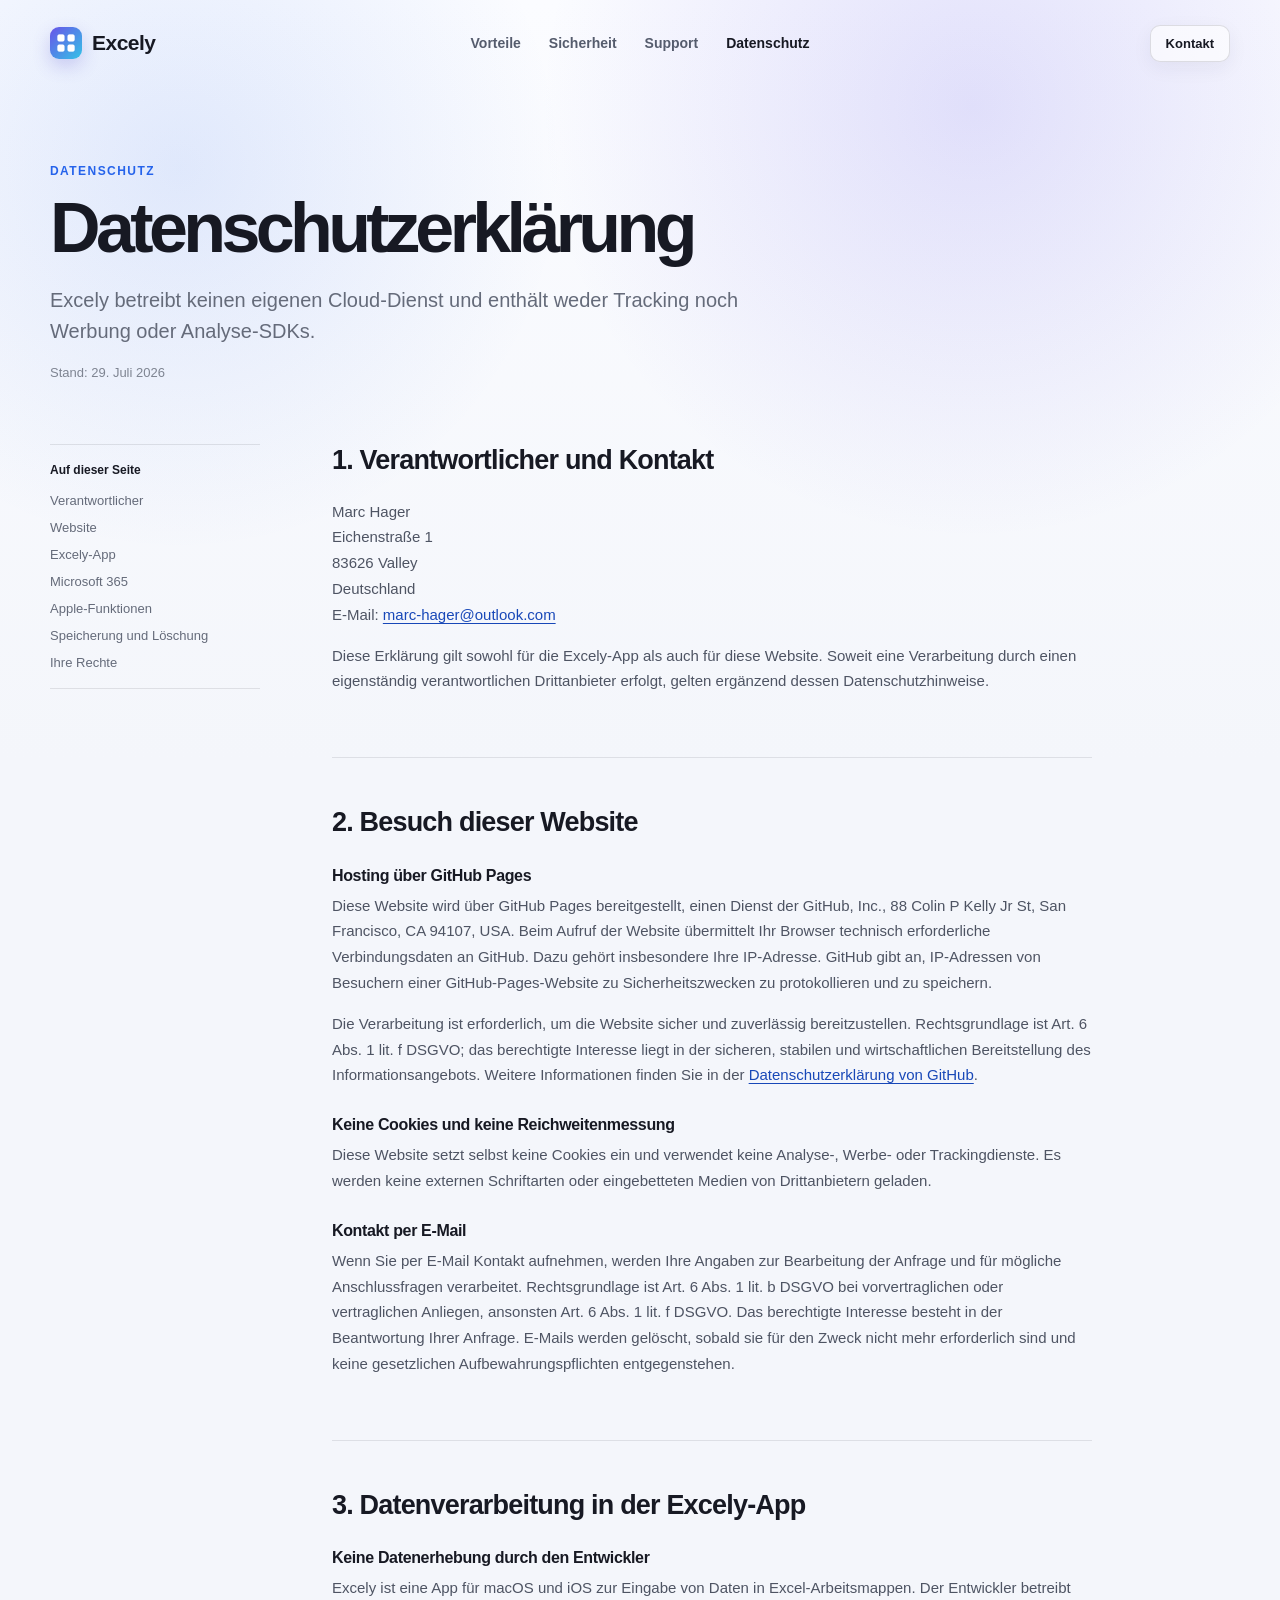
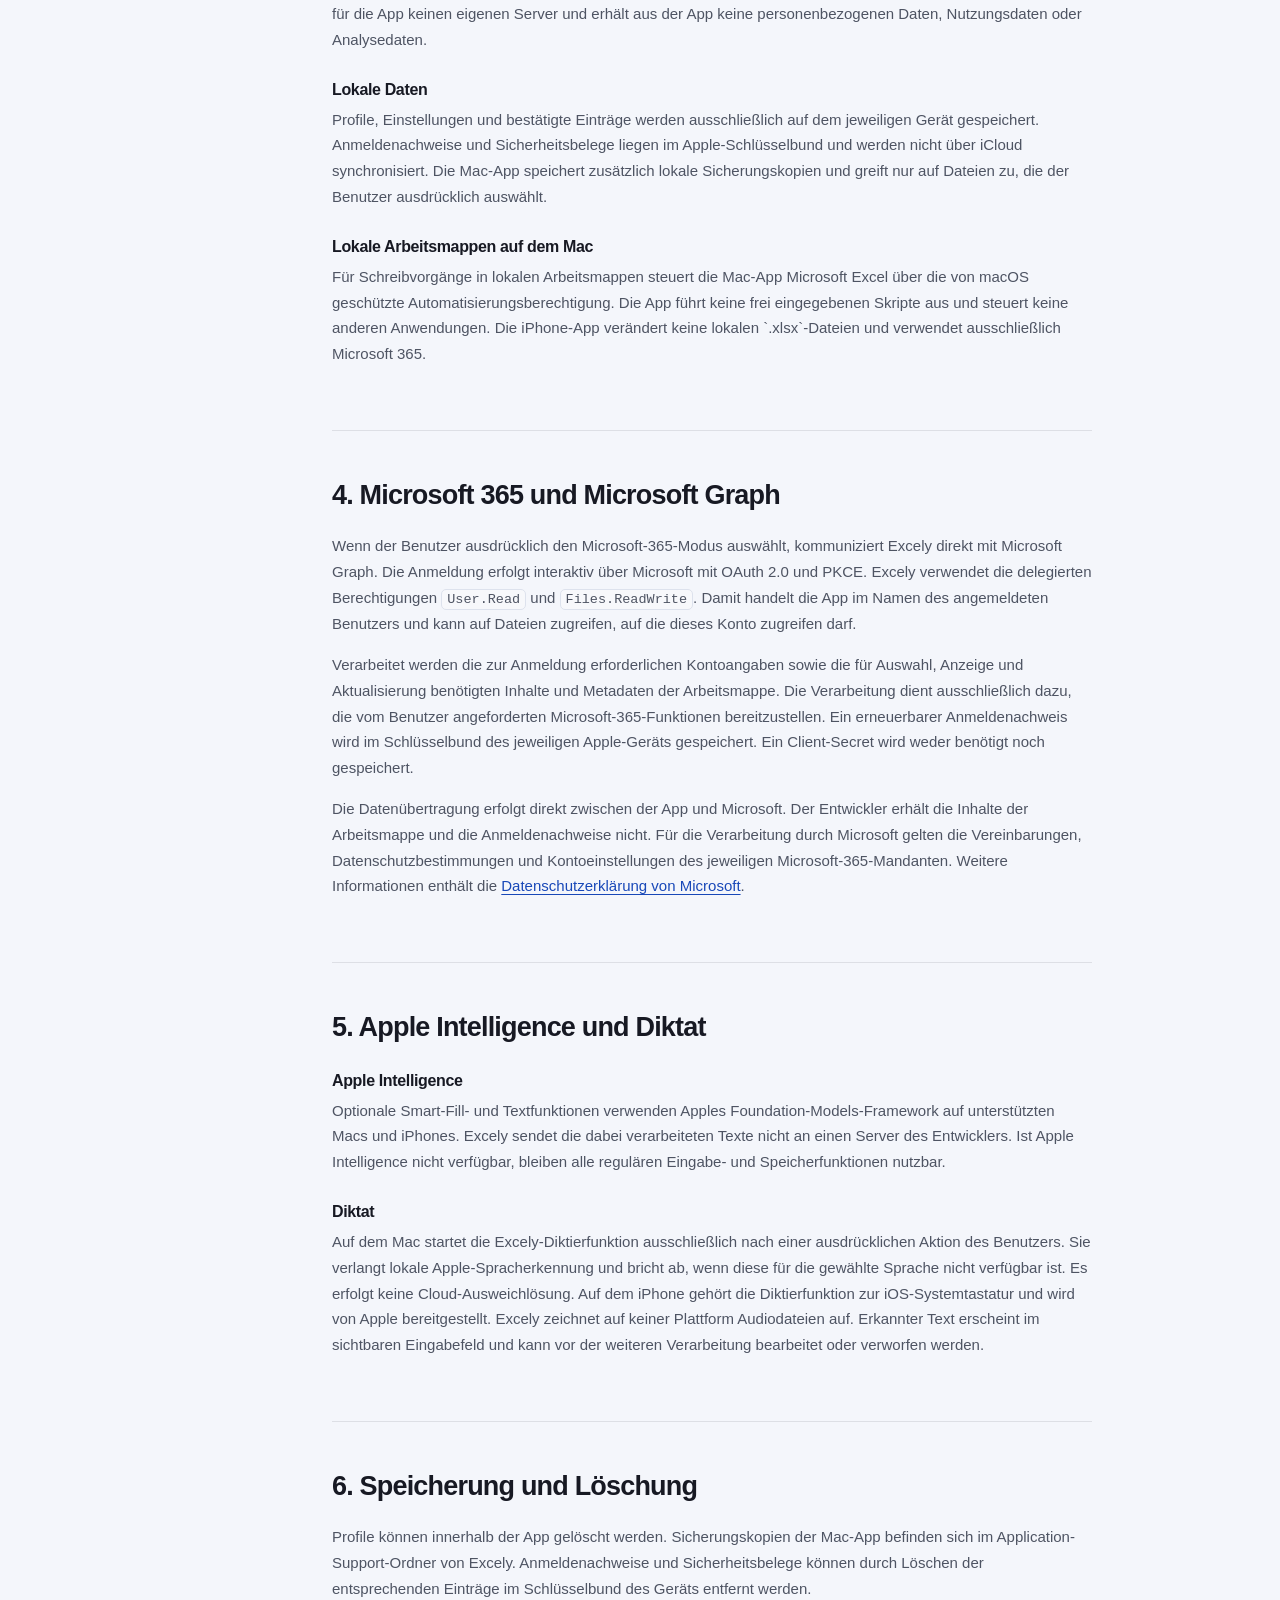
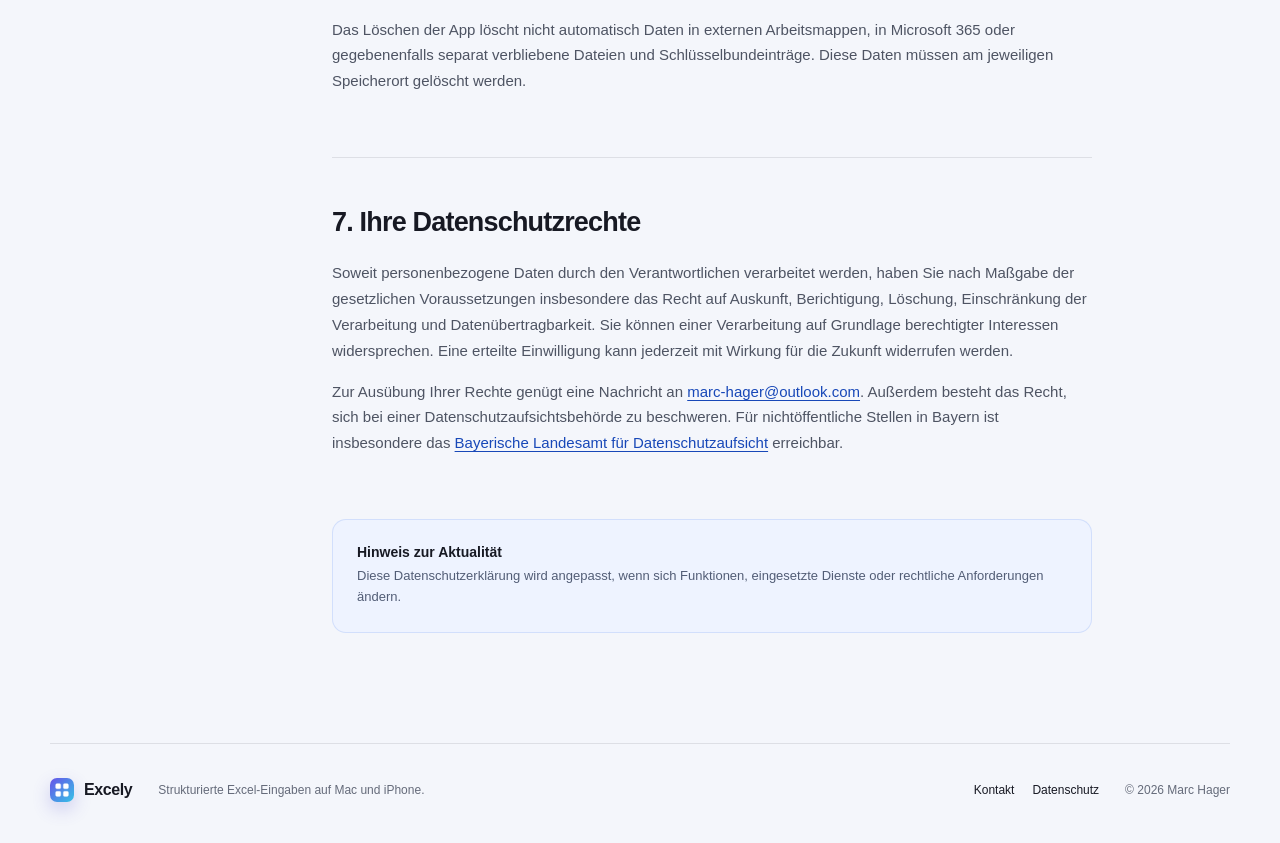
==== commit cc186886: "Add iOS support and product screenshots" ====
--- a/datenschutz.html
+++ b/datenschutz.html
@@ -6,6 +6,7 @@
     <meta name="description" content="Datenschutzerklärung für die Excely-App und die Excely-Website.">
     <meta name="theme-color" content="#f4f6fb">
     <title>Excely – Datenschutz</title>
+    <link rel="icon" type="image/png" href="favicon.png">
     <link rel="stylesheet" href="styles.css">
   </head>
   <body>
@@ -13,7 +14,7 @@
 
     <header class="site-header">
       <a class="brand" href="./" aria-label="Excely Startseite">
-        <span class="brand-mark" aria-hidden="true"><i></i><i></i><i></i><i></i></span>
+        <img class="brand-mark" src="assets/excely-mark.png" alt="" width="32" height="32">
         <span>Excely</span>
       </a>
       <nav aria-label="Hauptnavigation">
@@ -74,34 +75,34 @@
           <section id="app">
             <h2>3. Datenverarbeitung in der Excely-App</h2>
             <h3>Keine Datenerhebung durch den Entwickler</h3>
-            <p>Excely ist eine macOS-App zur Eingabe von Daten in Excel-Arbeitsmappen. Der Entwickler betreibt für die App keinen eigenen Server und erhält aus der App keine personenbezogenen Daten, Nutzungsdaten oder Analysedaten.</p>
+            <p>Excely ist eine App für macOS und iOS zur Eingabe von Daten in Excel-Arbeitsmappen. Der Entwickler betreibt für die App keinen eigenen Server und erhält aus der App keine personenbezogenen Daten, Nutzungsdaten oder Analysedaten.</p>
 
             <h3>Lokale Daten</h3>
-            <p>Profile, Einstellungen und lokale Sicherungskopien werden ausschließlich auf dem Mac des Benutzers gespeichert. Bestätigte Einträge werden als Sicherheitsbelege im macOS-Schlüsselbund abgelegt und nicht über iCloud synchronisiert. Die App greift nur auf lokale Dateien zu, die der Benutzer ausdrücklich auswählt.</p>
+            <p>Profile, Einstellungen und bestätigte Einträge werden ausschließlich auf dem jeweiligen Gerät gespeichert. Anmeldenachweise und Sicherheitsbelege liegen im Apple-Schlüsselbund und werden nicht über iCloud synchronisiert. Die Mac-App speichert zusätzlich lokale Sicherungskopien und greift nur auf Dateien zu, die der Benutzer ausdrücklich auswählt.</p>
 
-            <h3>Microsoft Excel</h3>
-            <p>Für Schreibvorgänge in lokalen Arbeitsmappen steuert Excely Microsoft Excel über die von macOS geschützte Automatisierungsberechtigung. Die App führt keine frei eingegebenen Skripte aus und steuert keine anderen Anwendungen.</p>
+            <h3>Lokale Arbeitsmappen auf dem Mac</h3>
+            <p>Für Schreibvorgänge in lokalen Arbeitsmappen steuert die Mac-App Microsoft Excel über die von macOS geschützte Automatisierungsberechtigung. Die App führt keine frei eingegebenen Skripte aus und steuert keine anderen Anwendungen. Die iPhone-App verändert keine lokalen `.xlsx`-Dateien und verwendet ausschließlich Microsoft 365.</p>
           </section>
 
           <section id="microsoft">
             <h2>4. Microsoft 365 und Microsoft Graph</h2>
             <p>Wenn der Benutzer ausdrücklich den Microsoft-365-Modus auswählt, kommuniziert Excely direkt mit Microsoft Graph. Die Anmeldung erfolgt interaktiv über Microsoft mit OAuth 2.0 und PKCE. Excely verwendet die delegierten Berechtigungen <code>User.Read</code> und <code>Files.ReadWrite</code>. Damit handelt die App im Namen des angemeldeten Benutzers und kann auf Dateien zugreifen, auf die dieses Konto zugreifen darf.</p>
-            <p>Verarbeitet werden die zur Anmeldung erforderlichen Kontoangaben sowie die für Auswahl, Anzeige und Aktualisierung benötigten Inhalte und Metadaten der Arbeitsmappe. Die Verarbeitung dient ausschließlich dazu, die vom Benutzer angeforderten Microsoft-365-Funktionen bereitzustellen. Ein erneuerbarer Anmeldenachweis wird im macOS-Schlüsselbund gespeichert. Ein Client-Secret wird weder benötigt noch gespeichert.</p>
+            <p>Verarbeitet werden die zur Anmeldung erforderlichen Kontoangaben sowie die für Auswahl, Anzeige und Aktualisierung benötigten Inhalte und Metadaten der Arbeitsmappe. Die Verarbeitung dient ausschließlich dazu, die vom Benutzer angeforderten Microsoft-365-Funktionen bereitzustellen. Ein erneuerbarer Anmeldenachweis wird im Schlüsselbund des jeweiligen Apple-Geräts gespeichert. Ein Client-Secret wird weder benötigt noch gespeichert.</p>
             <p>Die Datenübertragung erfolgt direkt zwischen der App und Microsoft. Der Entwickler erhält die Inhalte der Arbeitsmappe und die Anmeldenachweise nicht. Für die Verarbeitung durch Microsoft gelten die Vereinbarungen, Datenschutzbestimmungen und Kontoeinstellungen des jeweiligen Microsoft-365-Mandanten. Weitere Informationen enthält die <a href="https://privacy.microsoft.com/de-de/privacystatement" rel="noreferrer">Datenschutzerklärung von Microsoft</a>.</p>
           </section>
 
           <section id="apple">
             <h2>5. Apple Intelligence und Diktat</h2>
             <h3>Apple Intelligence</h3>
-            <p>Optionale Smart-Fill- und Textfunktionen verwenden Apples Foundation-Models-Framework auf unterstützten Macs. Excely sendet die dabei verarbeiteten Texte nicht an einen Server des Entwicklers. Ist Apple Intelligence nicht verfügbar, bleiben alle regulären Eingabe- und Speicherfunktionen nutzbar.</p>
+            <p>Optionale Smart-Fill- und Textfunktionen verwenden Apples Foundation-Models-Framework auf unterstützten Macs und iPhones. Excely sendet die dabei verarbeiteten Texte nicht an einen Server des Entwicklers. Ist Apple Intelligence nicht verfügbar, bleiben alle regulären Eingabe- und Speicherfunktionen nutzbar.</p>
 
-            <h3>Lokale Spracherkennung</h3>
-            <p>Die Diktierfunktion startet ausschließlich nach einer ausdrücklichen Aktion des Benutzers. Excely verlangt lokale Apple-Spracherkennung und bricht ab, wenn diese für die gewählte Sprache nicht verfügbar ist. Es erfolgt keine Cloud-Ausweichlösung. Excely speichert keine Audiodateien. Das erkannte Diktat erscheint nur im sichtbaren Eingabefeld und kann vor der weiteren Verarbeitung bearbeitet oder verworfen werden.</p>
+            <h3>Diktat</h3>
+            <p>Auf dem Mac startet die Excely-Diktierfunktion ausschließlich nach einer ausdrücklichen Aktion des Benutzers. Sie verlangt lokale Apple-Spracherkennung und bricht ab, wenn diese für die gewählte Sprache nicht verfügbar ist. Es erfolgt keine Cloud-Ausweichlösung. Auf dem iPhone gehört die Diktierfunktion zur iOS-Systemtastatur und wird von Apple bereitgestellt. Excely zeichnet auf keiner Plattform Audiodateien auf. Erkannter Text erscheint im sichtbaren Eingabefeld und kann vor der weiteren Verarbeitung bearbeitet oder verworfen werden.</p>
           </section>
 
           <section id="loeschung">
             <h2>6. Speicherung und Löschung</h2>
-            <p>Profile können innerhalb der App gelöscht werden. Lokale Sicherungskopien befinden sich im Application-Support-Ordner von Excely. Anmeldenachweise und Sicherheitsbelege können durch Löschen der entsprechenden Einträge im macOS-Schlüsselbund entfernt werden.</p>
+            <p>Profile können innerhalb der App gelöscht werden. Sicherungskopien der Mac-App befinden sich im Application-Support-Ordner von Excely. Anmeldenachweise und Sicherheitsbelege können durch Löschen der entsprechenden Einträge im Schlüsselbund des Geräts entfernt werden.</p>
             <p>Das Löschen der App löscht nicht automatisch Daten in externen Arbeitsmappen, in Microsoft 365 oder gegebenenfalls separat verbliebene Dateien und Schlüsselbundeinträge. Diese Daten müssen am jeweiligen Speicherort gelöscht werden.</p>
           </section>
 
@@ -121,10 +122,10 @@
 
     <footer>
       <a class="brand footer-brand" href="./" aria-label="Excely Startseite">
-        <span class="brand-mark" aria-hidden="true"><i></i><i></i><i></i><i></i></span>
+        <img class="brand-mark" src="assets/excely-mark.png" alt="" width="32" height="32">
         <span>Excely</span>
       </a>
-      <p>Strukturierte Excel-Eingaben für Mac-Teams.</p>
+      <p>Strukturierte Excel-Eingaben auf Mac und iPhone.</p>
       <div class="footer-links">
         <a href="./#support">Kontakt</a>
         <a aria-current="page" href="datenschutz.html">Datenschutz</a>
--- a/styles.css
+++ b/styles.css
@@ -97,21 +97,12 @@
 }
 
 .brand-mark {
-  display: grid;
-  grid-template-columns: repeat(2, 7px);
-  gap: 2px;
-  padding: 7px;
+  display: block;
+  width: 32px;
+  height: 32px;
   border-radius: 9px;
-  background: linear-gradient(135deg, var(--violet), #35c4e7);
   box-shadow: 0 7px 18px rgba(84, 76, 205, 0.24);
-}
-
-.brand-mark i {
-  display: block;
-  width: 7px;
-  height: 7px;
-  border-radius: 2px;
-  background: #fff;
+  object-fit: cover;
 }
 
 nav {
@@ -263,164 +254,30 @@
 
 .product-stage {
   position: relative;
-  min-height: 470px;
-  padding: 42px 26px 54px 42px;
-  border-radius: 40px;
+  margin: 0;
+  padding: 18px;
+  overflow: hidden;
+  border: 1px solid rgba(255, 255, 255, 0.92);
+  border-radius: 30px;
   background:
-    radial-gradient(circle at 75% 13%, rgba(255, 255, 255, 0.8), transparent 12rem),
-    linear-gradient(145deg, rgba(105, 84, 232, 0.3), rgba(44, 180, 216, 0.27));
-}
-
-.product-stage::before {
-  position: absolute;
-  top: 7%;
-  right: 8%;
-  width: 92px;
-  height: 92px;
-  border: 1px solid rgba(255, 255, 255, 0.7);
-  border-radius: 50%;
-  content: "";
-}
-
-.app-window {
-  position: relative;
-  z-index: 1;
-  overflow: hidden;
-  border: 1px solid rgba(255, 255, 255, 0.9);
-  border-radius: 20px;
-  background: rgba(255, 255, 255, 0.94);
-  box-shadow: 0 32px 72px rgba(34, 45, 93, 0.23);
-  transform: rotate(1.5deg);
-}
-
-.window-toolbar {
-  display: grid;
-  grid-template-columns: 1fr auto 1fr;
-  align-items: center;
-  min-height: 48px;
-  padding: 0 16px;
-  border-bottom: 1px solid var(--line);
-  background: rgba(247, 248, 252, 0.92);
-}
-
-.traffic-lights {
-  display: flex;
-  gap: 7px;
-}
-
-.traffic-lights i {
-  width: 10px;
-  height: 10px;
-  border-radius: 50%;
-  background: #ff645c;
-}
-
-.traffic-lights i:nth-child(2) {
-  background: #ffbd44;
-}
-
-.traffic-lights i:nth-child(3) {
-  background: #38c74f;
-}
-
-.profile-name {
-  color: #525866;
-  font-size: 12px;
-  font-weight: 650;
-}
-
-.window-icon {
-  justify-self: end;
-  color: #848997;
-  letter-spacing: 2px;
-}
-
-.window-body {
-  padding: 24px;
-}
-
-.form-heading {
-  display: flex;
-  align-items: center;
-  justify-content: space-between;
-  margin-bottom: 22px;
-}
-
-.form-heading strong {
+    radial-gradient(circle at 78% 5%, rgba(255, 255, 255, 0.84), transparent 11rem),
+    linear-gradient(145deg, rgba(105, 84, 232, 0.25), rgba(44, 180, 216, 0.23));
+  box-shadow: 0 28px 68px rgba(34, 45, 93, 0.16);
+}
+
+.product-stage > img {
   display: block;
-  font-size: 21px;
-}
-
-.form-kicker {
-  display: block;
-  margin-bottom: 5px;
-  color: var(--violet);
-  font-size: 9px;
-  font-weight: 760;
-  letter-spacing: 0.11em;
-}
-
-.status-dot {
-  padding: 6px 9px;
-  border-radius: 20px;
-  color: #087251;
-  background: #e6f8f1;
-  font-size: 10px;
-  font-weight: 680;
-}
-
-.mock-grid {
-  display: grid;
-  grid-template-columns: 1fr 1fr;
-  gap: 11px;
-}
-
-.mock-field {
-  margin-bottom: 11px;
-  padding: 11px 13px;
-  border: 1px solid #e1e4ed;
-  border-radius: 10px;
-  background: #fbfcfe;
-}
-
-.mock-field span {
-  display: block;
-  margin-bottom: 4px;
-  color: #797f8d;
-  font-size: 9px;
+  width: 100%;
+  height: auto;
+  border-radius: 18px;
+  box-shadow: 0 18px 42px rgba(31, 42, 80, 0.16);
+}
+
+.product-stage figcaption {
+  padding: 14px 4px 1px;
+  color: #666d7c;
+  font-size: 11px;
   font-weight: 620;
-}
-
-.mock-field strong {
-  font-size: 12px;
-  font-weight: 590;
-}
-
-.mock-field.tall {
-  min-height: 62px;
-}
-
-.mock-footer {
-  display: flex;
-  align-items: center;
-  justify-content: space-between;
-  margin-top: 17px;
-}
-
-.mock-footer span {
-  color: #757b88;
-  font-size: 10px;
-}
-
-.mock-footer button {
-  border: 0;
-  border-radius: 8px;
-  padding: 9px 12px;
-  color: #fff;
-  background: var(--blue);
-  font: inherit;
-  font-size: 10px;
-  font-weight: 670;
 }
 
 .verified-card {
@@ -564,6 +421,91 @@
   line-height: 1.63;
 }
 
+.screenshot-section {
+  width: auto;
+  margin: 0;
+  padding: 104px max(24px, calc((100vw - 1180px) / 2));
+  color: #fff;
+  background:
+    radial-gradient(circle at 86% 6%, rgba(85, 115, 229, 0.27), transparent 26rem),
+    radial-gradient(circle at 8% 92%, rgba(39, 190, 209, 0.13), transparent 24rem),
+    var(--navy);
+}
+
+.screenshot-heading {
+  display: grid;
+  grid-template-columns: 1fr 0.72fr;
+  align-items: end;
+  gap: 70px;
+  margin-bottom: 48px;
+}
+
+.screenshot-heading h2 {
+  margin-bottom: 0;
+}
+
+.screenshot-heading > p {
+  margin-bottom: 5px;
+  color: #bdc6dc;
+  font-size: 15px;
+  line-height: 1.65;
+}
+
+.screenshot-grid {
+  display: grid;
+  grid-template-columns: 1.08fr 0.82fr 0.56fr;
+  gap: 18px;
+}
+
+.screenshot-card {
+  margin: 0;
+  overflow: hidden;
+  border: 1px solid rgba(255, 255, 255, 0.12);
+  border-radius: 18px;
+  background: rgba(255, 255, 255, 0.06);
+}
+
+.screenshot-card.featured {
+  grid-row: span 2;
+  align-self: stretch;
+}
+
+.screenshot-card.iphone {
+  grid-row: span 2;
+}
+
+.screenshot-card img {
+  display: block;
+  width: 100%;
+  height: auto;
+}
+
+.screenshot-card.featured img,
+.screenshot-card.iphone img {
+  height: calc(100% - 72px);
+  object-fit: cover;
+}
+
+.screenshot-card.iphone img {
+  object-position: top center;
+}
+
+.screenshot-card figcaption {
+  display: grid;
+  gap: 4px;
+  min-height: 72px;
+  padding: 15px 18px;
+}
+
+.screenshot-card figcaption strong {
+  font-size: 13px;
+}
+
+.screenshot-card figcaption span {
+  color: #aeb9d2;
+  font-size: 11px;
+}
+
 .workflow-showcase {
   display: grid;
   grid-template-columns: 0.87fr 1.13fr;
@@ -901,13 +843,9 @@
 }
 
 .footer-brand .brand-mark {
-  grid-template-columns: repeat(2, 5px);
-  padding: 5px;
-}
-
-.footer-brand .brand-mark i {
-  width: 5px;
-  height: 5px;
+  width: 24px;
+  height: 24px;
+  border-radius: 7px;
 }
 
 footer p {
@@ -1087,6 +1025,30 @@
     grid-template-columns: 1fr;
   }
 
+  .screenshot-heading,
+  .screenshot-grid {
+    grid-template-columns: 1fr;
+  }
+
+  .screenshot-heading {
+    gap: 20px;
+  }
+
+  .screenshot-card.featured {
+    grid-row: auto;
+  }
+
+  .screenshot-card.featured img,
+  .screenshot-card.iphone img {
+    height: auto;
+  }
+
+  .screenshot-card.iphone {
+    grid-row: auto;
+    width: min(440px, 100%);
+    justify-self: center;
+  }
+
   .feature-card,
   .security-grid article {
     min-height: 0;
@@ -1173,18 +1135,14 @@
   }
 
   .product-stage {
-    min-height: 380px;
-    padding: 24px 13px 54px;
-    border-radius: 27px;
-  }
-
-  .window-body {
-    padding: 18px;
+    min-height: 0;
+    padding: 9px;
+    border-radius: 20px;
   }
 
   .verified-card {
     right: 8px;
-    bottom: 16px;
+    bottom: 38px;
   }
 
   .proof-strip {
@@ -1208,6 +1166,15 @@
 
   .feature-card {
     padding: 25px;
+  }
+
+  .screenshot-section {
+    padding-top: 76px;
+    padding-bottom: 76px;
+  }
+
+  .screenshot-grid {
+    gap: 14px;
   }
 
   .workflow-showcase {
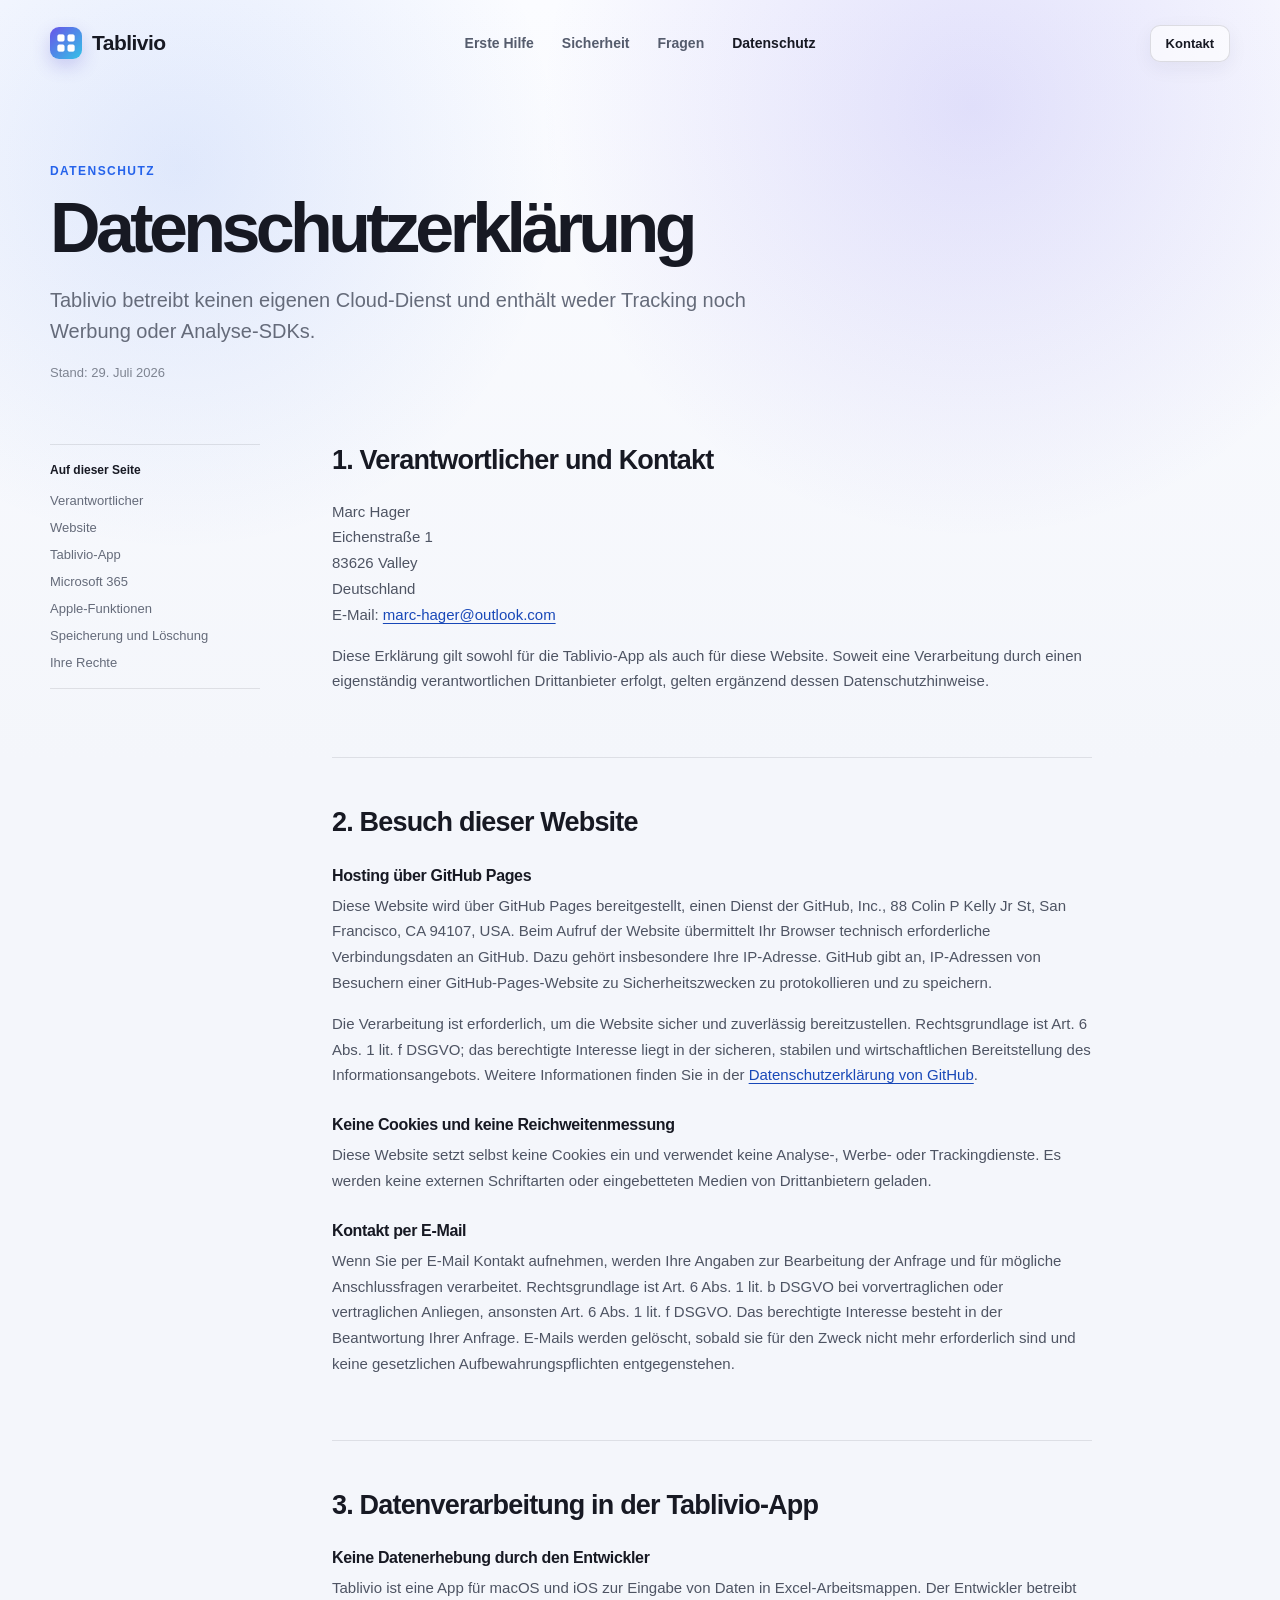
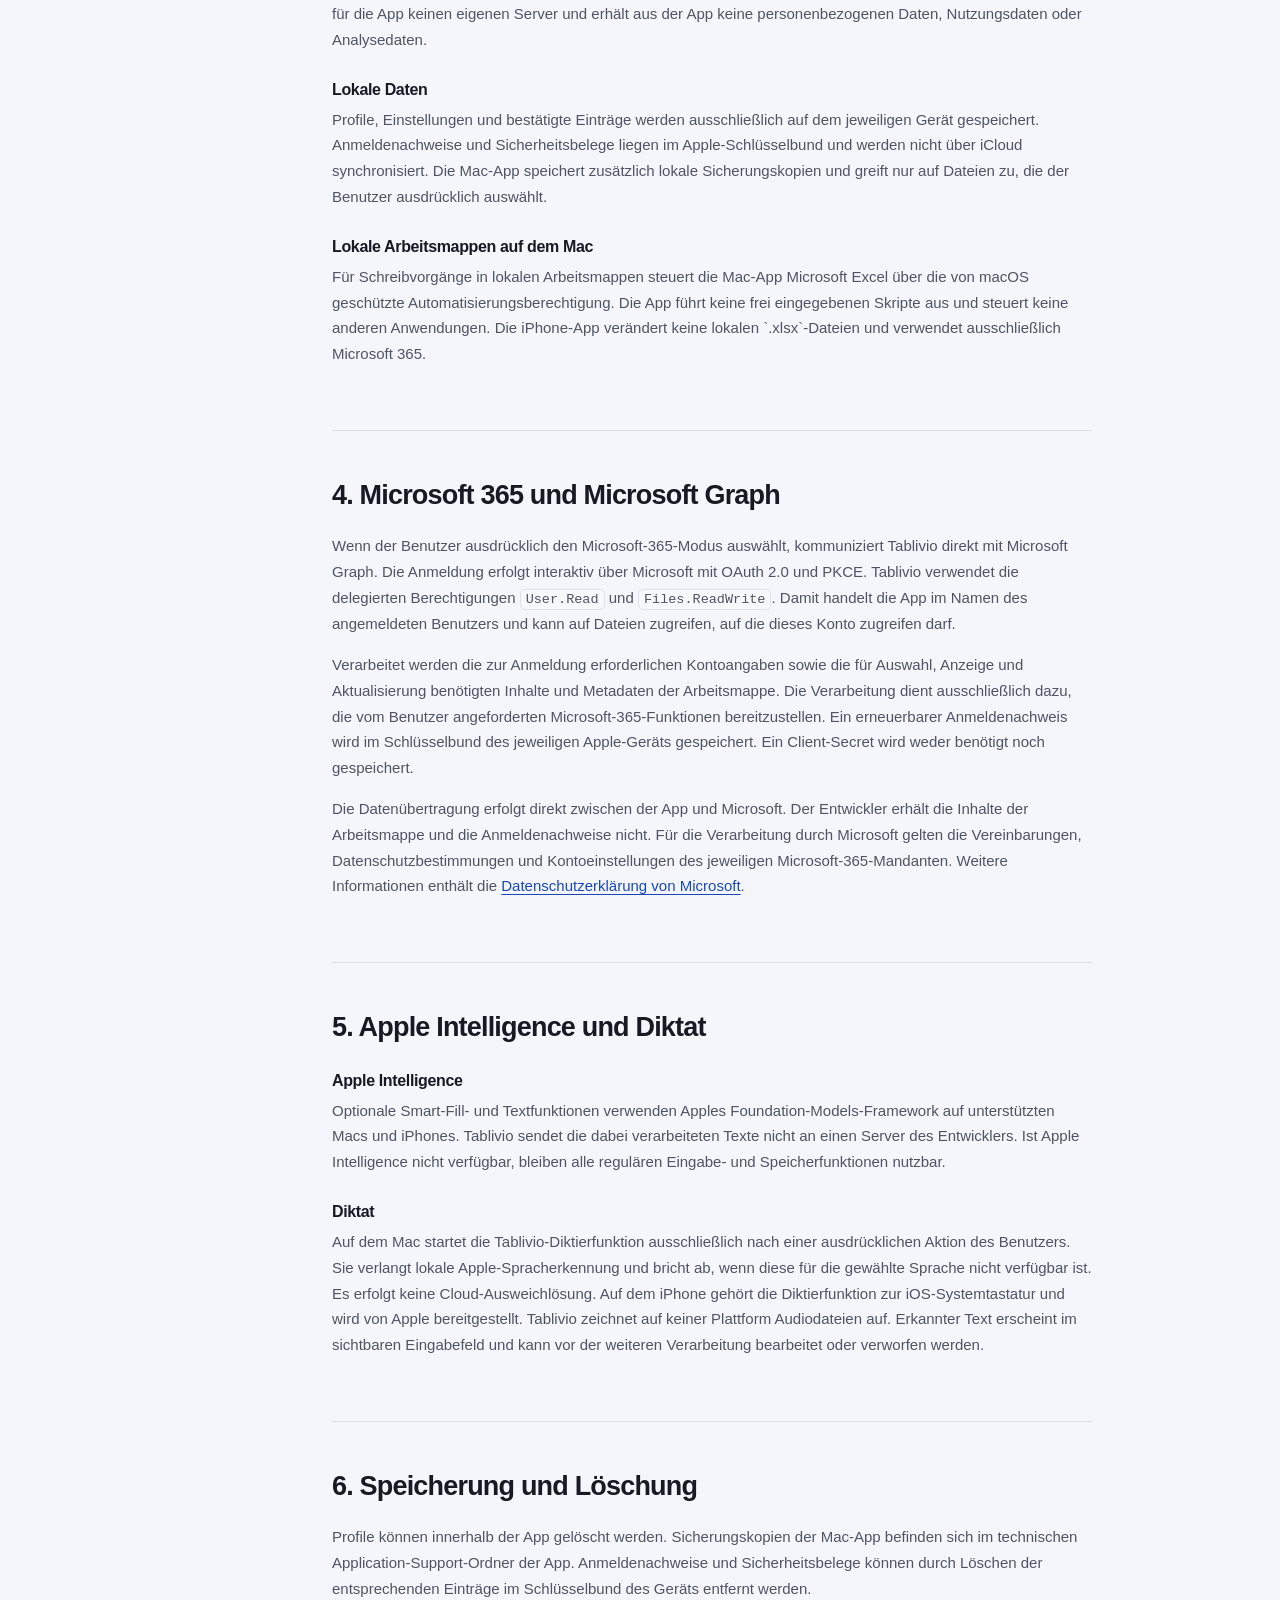
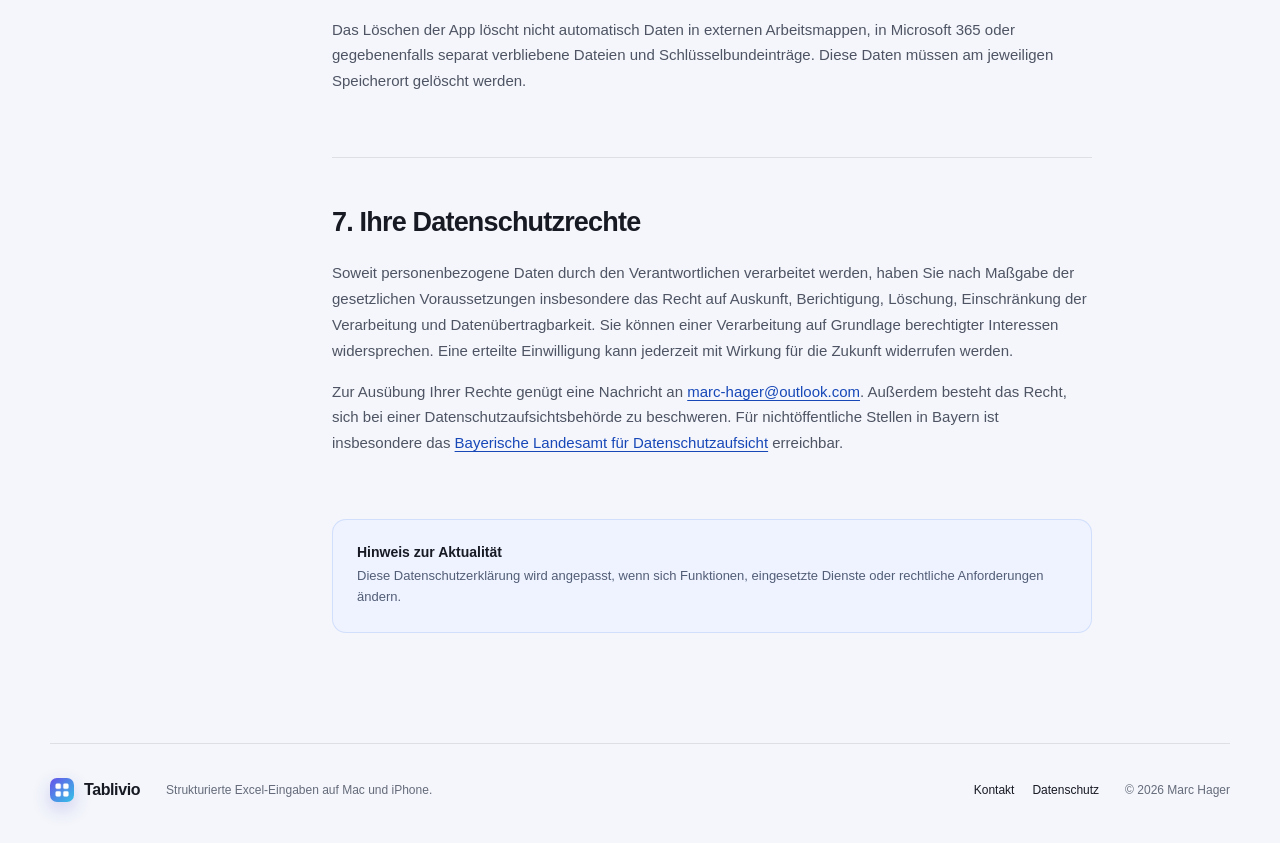
==== commit 5484c483: "Rework Tablivio support site" ====
--- a/datenschutz.html
+++ b/datenschutz.html
@@ -3,9 +3,10 @@
   <head>
     <meta charset="utf-8">
     <meta name="viewport" content="width=device-width, initial-scale=1">
-    <meta name="description" content="Datenschutzerklärung für die Excely-App und die Excely-Website.">
+    <meta name="description" content="Datenschutzerklärung für die Tablivio-App und die Tablivio-Website.">
     <meta name="theme-color" content="#f4f6fb">
-    <title>Excely – Datenschutz</title>
+    <link rel="canonical" href="https://kazomotos.github.io/tablivio-support/datenschutz.html">
+    <title>Tablivio – Datenschutz</title>
     <link rel="icon" type="image/png" href="favicon.png">
     <link rel="stylesheet" href="styles.css">
   </head>
@@ -13,24 +14,24 @@
     <a class="skip-link" href="#inhalt">Zum Inhalt springen</a>
 
     <header class="site-header">
-      <a class="brand" href="./" aria-label="Excely Startseite">
-        <img class="brand-mark" src="assets/excely-mark.png" alt="" width="32" height="32">
-        <span>Excely</span>
+      <a class="brand" href="./" aria-label="Tablivio Startseite">
+        <img class="brand-mark" src="assets/tablivio-mark.png" alt="" width="32" height="32">
+        <span>Tablivio</span>
       </a>
       <nav aria-label="Hauptnavigation">
-        <a href="./#vorteile">Vorteile</a>
+        <a href="./#hilfe">Erste Hilfe</a>
         <a href="./#sicherheit">Sicherheit</a>
-        <a href="./#support">Support</a>
+        <a href="./#faq">Fragen</a>
         <a aria-current="page" href="datenschutz.html">Datenschutz</a>
       </nav>
-      <a class="header-cta" href="mailto:marc-hager@outlook.com?subject=Excely%20Support">Kontakt</a>
+      <a class="header-cta" href="mailto:marc-hager@outlook.com?subject=Tablivio%20Support">Kontakt</a>
     </header>
 
     <main class="legal-page" id="inhalt">
       <div class="legal-intro">
         <p class="eyebrow">DATENSCHUTZ</p>
         <h1>Datenschutzerklärung</h1>
-        <p class="legal-lead">Excely betreibt keinen eigenen Cloud-Dienst und enthält weder Tracking noch Werbung oder Analyse-SDKs.</p>
+        <p class="legal-lead">Tablivio betreibt keinen eigenen Cloud-Dienst und enthält weder Tracking noch Werbung oder Analyse-SDKs.</p>
         <p class="updated">Stand: 29. Juli 2026</p>
       </div>
 
@@ -39,7 +40,7 @@
           <strong>Auf dieser Seite</strong>
           <a href="#verantwortlicher">Verantwortlicher</a>
           <a href="#website">Website</a>
-          <a href="#app">Excely-App</a>
+          <a href="#app">Tablivio-App</a>
           <a href="#microsoft">Microsoft 365</a>
           <a href="#apple">Apple-Funktionen</a>
           <a href="#loeschung">Speicherung und Löschung</a>
@@ -56,7 +57,7 @@
               Deutschland
             </address>
             <p>E-Mail: <a href="mailto:marc-hager@outlook.com">marc-hager@outlook.com</a></p>
-            <p>Diese Erklärung gilt sowohl für die Excely-App als auch für diese Website. Soweit eine Verarbeitung durch einen eigenständig verantwortlichen Drittanbieter erfolgt, gelten ergänzend dessen Datenschutzhinweise.</p>
+            <p>Diese Erklärung gilt sowohl für die Tablivio-App als auch für diese Website. Soweit eine Verarbeitung durch einen eigenständig verantwortlichen Drittanbieter erfolgt, gelten ergänzend dessen Datenschutzhinweise.</p>
           </section>
 
           <section id="website">
@@ -73,9 +74,9 @@
           </section>
 
           <section id="app">
-            <h2>3. Datenverarbeitung in der Excely-App</h2>
+            <h2>3. Datenverarbeitung in der Tablivio-App</h2>
             <h3>Keine Datenerhebung durch den Entwickler</h3>
-            <p>Excely ist eine App für macOS und iOS zur Eingabe von Daten in Excel-Arbeitsmappen. Der Entwickler betreibt für die App keinen eigenen Server und erhält aus der App keine personenbezogenen Daten, Nutzungsdaten oder Analysedaten.</p>
+            <p>Tablivio ist eine App für macOS und iOS zur Eingabe von Daten in Excel-Arbeitsmappen. Der Entwickler betreibt für die App keinen eigenen Server und erhält aus der App keine personenbezogenen Daten, Nutzungsdaten oder Analysedaten.</p>
 
             <h3>Lokale Daten</h3>
             <p>Profile, Einstellungen und bestätigte Einträge werden ausschließlich auf dem jeweiligen Gerät gespeichert. Anmeldenachweise und Sicherheitsbelege liegen im Apple-Schlüsselbund und werden nicht über iCloud synchronisiert. Die Mac-App speichert zusätzlich lokale Sicherungskopien und greift nur auf Dateien zu, die der Benutzer ausdrücklich auswählt.</p>
@@ -86,7 +87,7 @@
 
           <section id="microsoft">
             <h2>4. Microsoft 365 und Microsoft Graph</h2>
-            <p>Wenn der Benutzer ausdrücklich den Microsoft-365-Modus auswählt, kommuniziert Excely direkt mit Microsoft Graph. Die Anmeldung erfolgt interaktiv über Microsoft mit OAuth 2.0 und PKCE. Excely verwendet die delegierten Berechtigungen <code>User.Read</code> und <code>Files.ReadWrite</code>. Damit handelt die App im Namen des angemeldeten Benutzers und kann auf Dateien zugreifen, auf die dieses Konto zugreifen darf.</p>
+            <p>Wenn der Benutzer ausdrücklich den Microsoft-365-Modus auswählt, kommuniziert Tablivio direkt mit Microsoft Graph. Die Anmeldung erfolgt interaktiv über Microsoft mit OAuth 2.0 und PKCE. Tablivio verwendet die delegierten Berechtigungen <code>User.Read</code> und <code>Files.ReadWrite</code>. Damit handelt die App im Namen des angemeldeten Benutzers und kann auf Dateien zugreifen, auf die dieses Konto zugreifen darf.</p>
             <p>Verarbeitet werden die zur Anmeldung erforderlichen Kontoangaben sowie die für Auswahl, Anzeige und Aktualisierung benötigten Inhalte und Metadaten der Arbeitsmappe. Die Verarbeitung dient ausschließlich dazu, die vom Benutzer angeforderten Microsoft-365-Funktionen bereitzustellen. Ein erneuerbarer Anmeldenachweis wird im Schlüsselbund des jeweiligen Apple-Geräts gespeichert. Ein Client-Secret wird weder benötigt noch gespeichert.</p>
             <p>Die Datenübertragung erfolgt direkt zwischen der App und Microsoft. Der Entwickler erhält die Inhalte der Arbeitsmappe und die Anmeldenachweise nicht. Für die Verarbeitung durch Microsoft gelten die Vereinbarungen, Datenschutzbestimmungen und Kontoeinstellungen des jeweiligen Microsoft-365-Mandanten. Weitere Informationen enthält die <a href="https://privacy.microsoft.com/de-de/privacystatement" rel="noreferrer">Datenschutzerklärung von Microsoft</a>.</p>
           </section>
@@ -94,15 +95,15 @@
           <section id="apple">
             <h2>5. Apple Intelligence und Diktat</h2>
             <h3>Apple Intelligence</h3>
-            <p>Optionale Smart-Fill- und Textfunktionen verwenden Apples Foundation-Models-Framework auf unterstützten Macs und iPhones. Excely sendet die dabei verarbeiteten Texte nicht an einen Server des Entwicklers. Ist Apple Intelligence nicht verfügbar, bleiben alle regulären Eingabe- und Speicherfunktionen nutzbar.</p>
+            <p>Optionale Smart-Fill- und Textfunktionen verwenden Apples Foundation-Models-Framework auf unterstützten Macs und iPhones. Tablivio sendet die dabei verarbeiteten Texte nicht an einen Server des Entwicklers. Ist Apple Intelligence nicht verfügbar, bleiben alle regulären Eingabe- und Speicherfunktionen nutzbar.</p>
 
             <h3>Diktat</h3>
-            <p>Auf dem Mac startet die Excely-Diktierfunktion ausschließlich nach einer ausdrücklichen Aktion des Benutzers. Sie verlangt lokale Apple-Spracherkennung und bricht ab, wenn diese für die gewählte Sprache nicht verfügbar ist. Es erfolgt keine Cloud-Ausweichlösung. Auf dem iPhone gehört die Diktierfunktion zur iOS-Systemtastatur und wird von Apple bereitgestellt. Excely zeichnet auf keiner Plattform Audiodateien auf. Erkannter Text erscheint im sichtbaren Eingabefeld und kann vor der weiteren Verarbeitung bearbeitet oder verworfen werden.</p>
+            <p>Auf dem Mac startet die Tablivio-Diktierfunktion ausschließlich nach einer ausdrücklichen Aktion des Benutzers. Sie verlangt lokale Apple-Spracherkennung und bricht ab, wenn diese für die gewählte Sprache nicht verfügbar ist. Es erfolgt keine Cloud-Ausweichlösung. Auf dem iPhone gehört die Diktierfunktion zur iOS-Systemtastatur und wird von Apple bereitgestellt. Tablivio zeichnet auf keiner Plattform Audiodateien auf. Erkannter Text erscheint im sichtbaren Eingabefeld und kann vor der weiteren Verarbeitung bearbeitet oder verworfen werden.</p>
           </section>
 
           <section id="loeschung">
             <h2>6. Speicherung und Löschung</h2>
-            <p>Profile können innerhalb der App gelöscht werden. Sicherungskopien der Mac-App befinden sich im Application-Support-Ordner von Excely. Anmeldenachweise und Sicherheitsbelege können durch Löschen der entsprechenden Einträge im Schlüsselbund des Geräts entfernt werden.</p>
+            <p>Profile können innerhalb der App gelöscht werden. Sicherungskopien der Mac-App befinden sich im technischen Application-Support-Ordner der App. Anmeldenachweise und Sicherheitsbelege können durch Löschen der entsprechenden Einträge im Schlüsselbund des Geräts entfernt werden.</p>
             <p>Das Löschen der App löscht nicht automatisch Daten in externen Arbeitsmappen, in Microsoft 365 oder gegebenenfalls separat verbliebene Dateien und Schlüsselbundeinträge. Diese Daten müssen am jeweiligen Speicherort gelöscht werden.</p>
           </section>
 
@@ -121,9 +122,9 @@
     </main>
 
     <footer>
-      <a class="brand footer-brand" href="./" aria-label="Excely Startseite">
-        <img class="brand-mark" src="assets/excely-mark.png" alt="" width="32" height="32">
-        <span>Excely</span>
+      <a class="brand footer-brand" href="./" aria-label="Tablivio Startseite">
+        <img class="brand-mark" src="assets/tablivio-mark.png" alt="" width="32" height="32">
+        <span>Tablivio</span>
       </a>
       <p>Strukturierte Excel-Eingaben auf Mac und iPhone.</p>
       <div class="footer-links">
--- a/styles.css
+++ b/styles.css
@@ -91,7 +91,7 @@
   width: max-content;
   color: var(--ink);
   font-size: 21px;
-  font-weight: 760;
+  font-weight: bold;
   letter-spacing: -0.025em;
   text-decoration: none;
 }
@@ -360,6 +360,74 @@
   line-height: 1.65;
 }
 
+.support-grid {
+  display: grid;
+  grid-template-columns: repeat(2, 1fr);
+  gap: 18px;
+}
+
+.support-card {
+  min-height: 300px;
+  padding: 30px;
+  border: 1px solid var(--line);
+  border-radius: 20px;
+  background: var(--surface);
+  box-shadow: 0 14px 38px rgba(44, 51, 78, 0.055);
+}
+
+.support-label {
+  display: inline-flex;
+  margin-bottom: 42px;
+  padding: 6px 9px;
+  border-radius: 999px;
+  color: var(--blue);
+  background: #e8efff;
+  font-size: 10px;
+  font-weight: 780;
+  letter-spacing: 0.09em;
+}
+
+.support-label.violet {
+  color: var(--violet);
+  background: #eeebff;
+}
+
+.support-label.cyan {
+  color: #117e99;
+  background: #e2f6fa;
+}
+
+.support-label.green {
+  color: var(--green);
+  background: #e5f6ef;
+}
+
+.support-card h3 {
+  font-size: 22px;
+}
+
+.support-card ol {
+  display: grid;
+  gap: 8px;
+  margin: 18px 0 24px;
+  padding-left: 20px;
+  color: var(--muted);
+  font-size: 14px;
+  line-height: 1.55;
+}
+
+.support-card a {
+  color: var(--blue-dark);
+  font-size: 13px;
+  font-weight: 680;
+  text-decoration: none;
+}
+
+.support-card a:hover {
+  text-decoration: underline;
+  text-underline-offset: 4px;
+}
+
 .benefit-grid {
   display: grid;
   grid-template-columns: repeat(3, 1fr);
@@ -788,6 +856,77 @@
   color: var(--muted);
 }
 
+.faq-section {
+  padding-top: 40px;
+}
+
+.faq-list {
+  display: grid;
+  gap: 12px;
+  max-width: 900px;
+}
+
+.faq-list details {
+  border: 1px solid var(--line);
+  border-radius: 16px;
+  background: var(--surface);
+  box-shadow: 0 10px 28px rgba(44, 51, 78, 0.045);
+}
+
+.faq-list details[open] {
+  border-color: rgba(37, 99, 235, 0.2);
+}
+
+.faq-list summary {
+  display: flex;
+  align-items: center;
+  justify-content: space-between;
+  gap: 24px;
+  padding: 22px 24px;
+  cursor: pointer;
+  font-size: 16px;
+  font-weight: 680;
+  list-style: none;
+}
+
+.faq-list summary::-webkit-details-marker {
+  display: none;
+}
+
+.faq-list summary::after {
+  display: grid;
+  flex: 0 0 26px;
+  width: 26px;
+  height: 26px;
+  place-items: center;
+  border-radius: 50%;
+  color: var(--blue);
+  background: #e8efff;
+  content: "+";
+  font-size: 18px;
+  font-weight: 500;
+}
+
+.faq-list details[open] summary::after {
+  content: "–";
+}
+
+.faq-list details p {
+  max-width: 760px;
+  margin: -4px 24px 0;
+  padding: 0 42px 24px 0;
+  color: var(--muted);
+  font-size: 14px;
+  line-height: 1.65;
+}
+
+.faq-list code {
+  padding: 2px 5px;
+  border: 1px solid #dde2ed;
+  border-radius: 5px;
+  background: #f7f8fb;
+}
+
 .contact-card {
   display: flex;
   align-items: center;
@@ -1021,6 +1160,7 @@
   }
 
   .benefit-grid,
+  .support-grid,
   .security-grid {
     grid-template-columns: 1fr;
   }
@@ -1050,11 +1190,13 @@
   }
 
   .feature-card,
+  .support-card,
   .security-grid article {
     min-height: 0;
   }
 
   .feature-number,
+  .support-label,
   .security-icon {
     margin-bottom: 28px;
   }
@@ -1224,6 +1366,17 @@
     font-size: 36px;
   }
 
+  .faq-list summary {
+    padding: 19px 18px;
+    font-size: 15px;
+  }
+
+  .faq-list details p {
+    margin-right: 18px;
+    margin-left: 18px;
+    padding-right: 20px;
+  }
+
   footer {
     grid-template-columns: 1fr;
     gap: 14px;
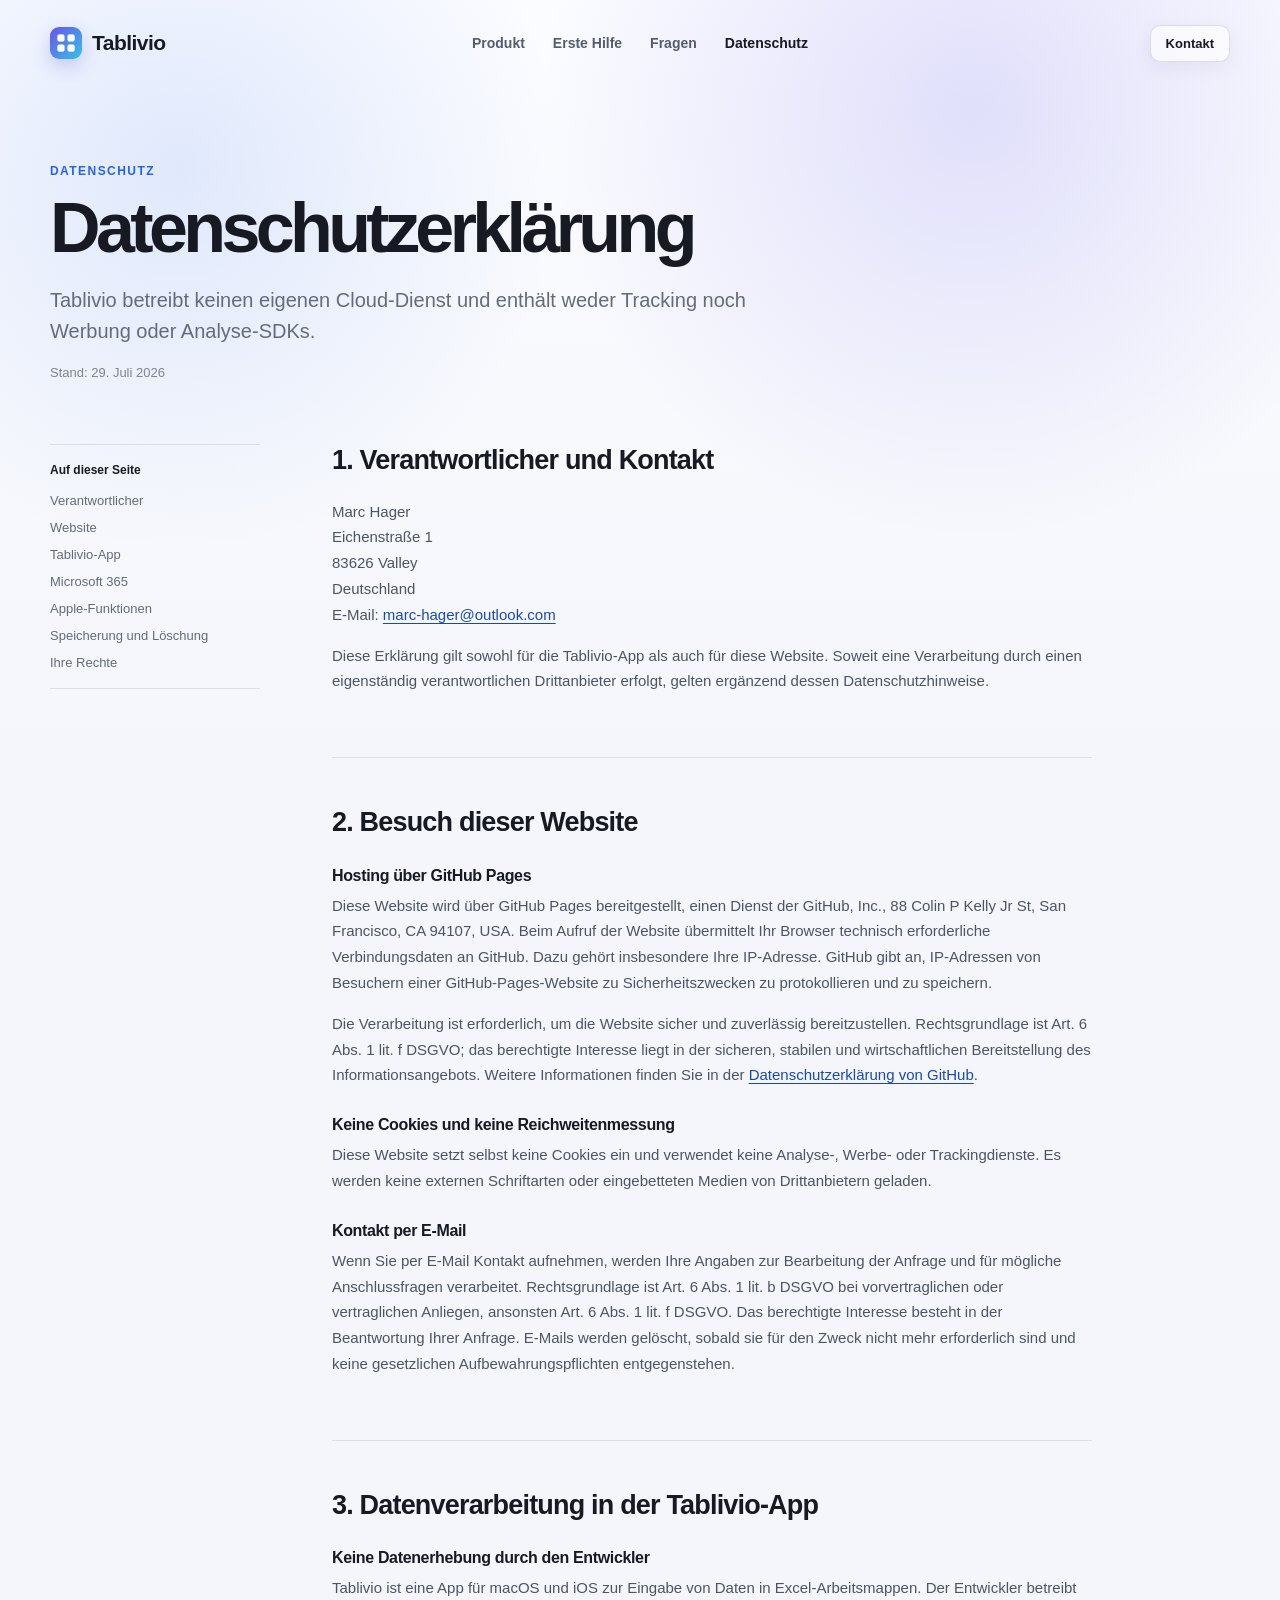
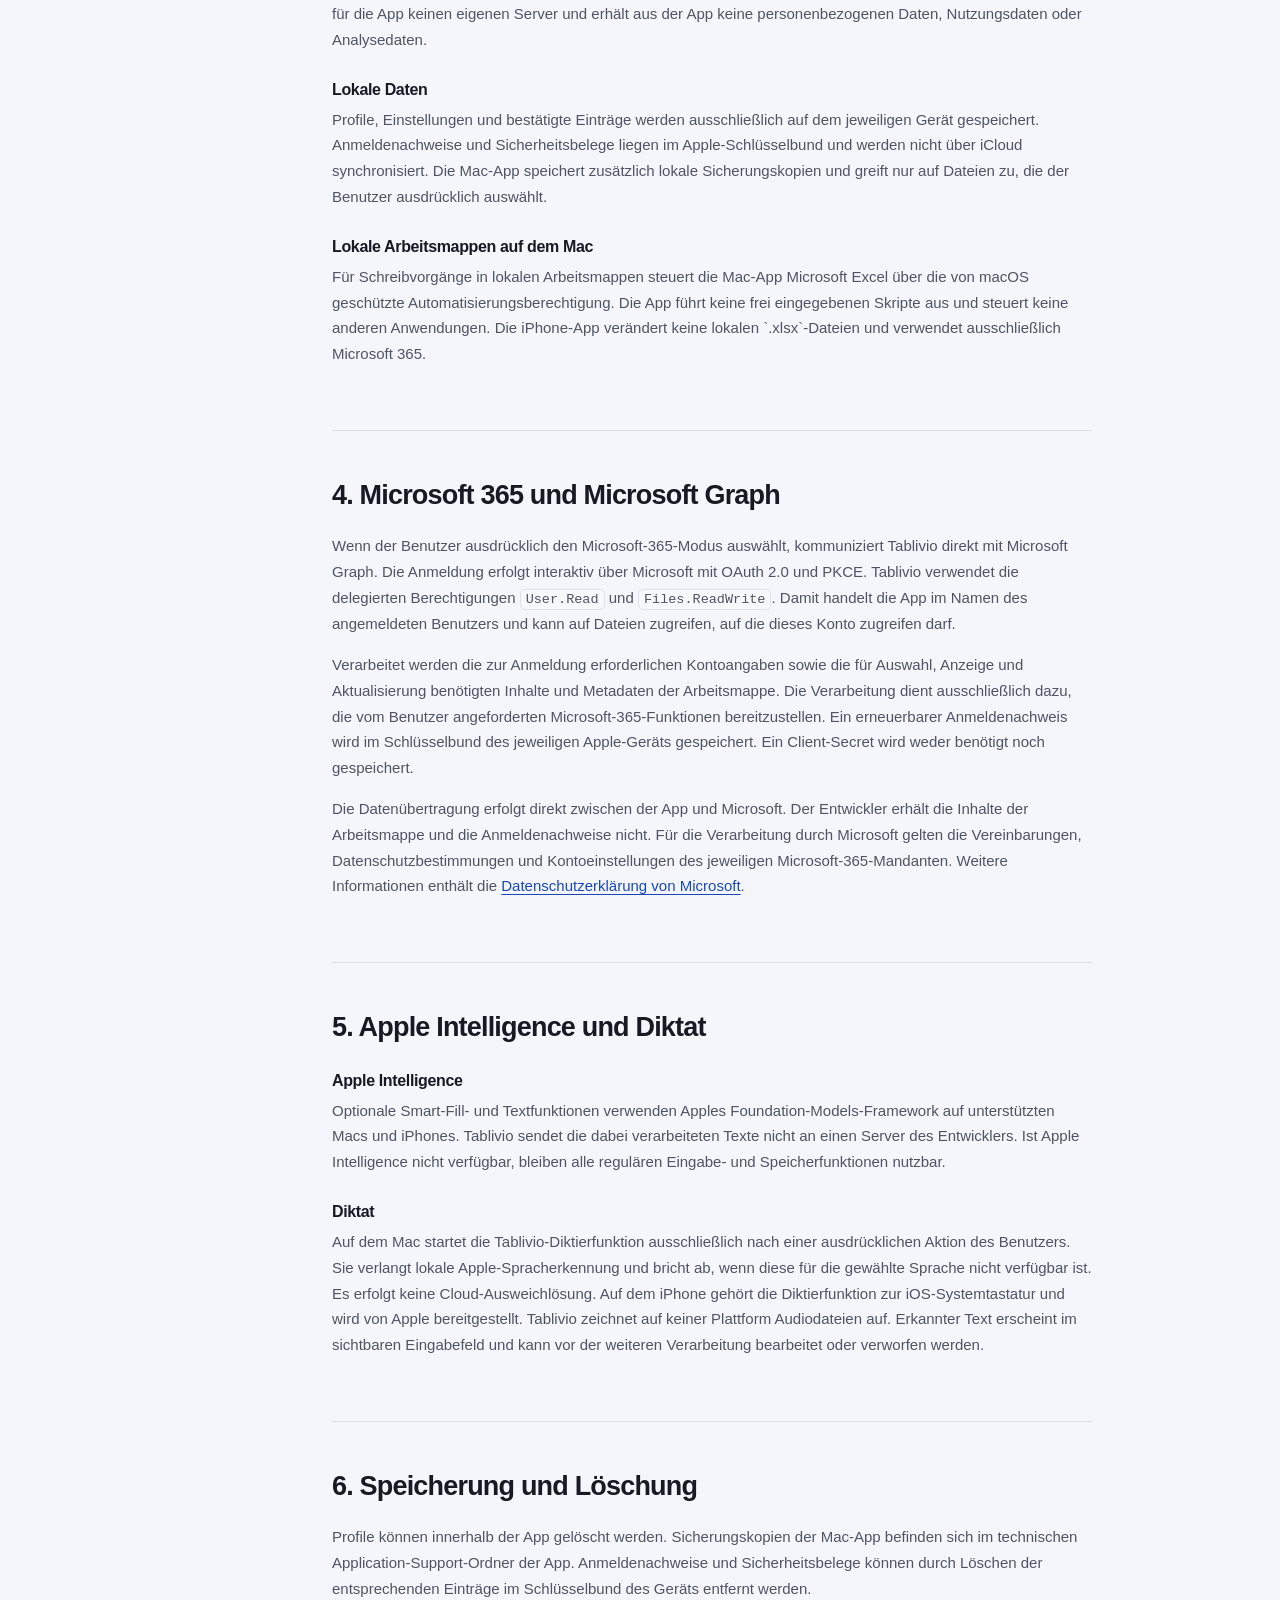
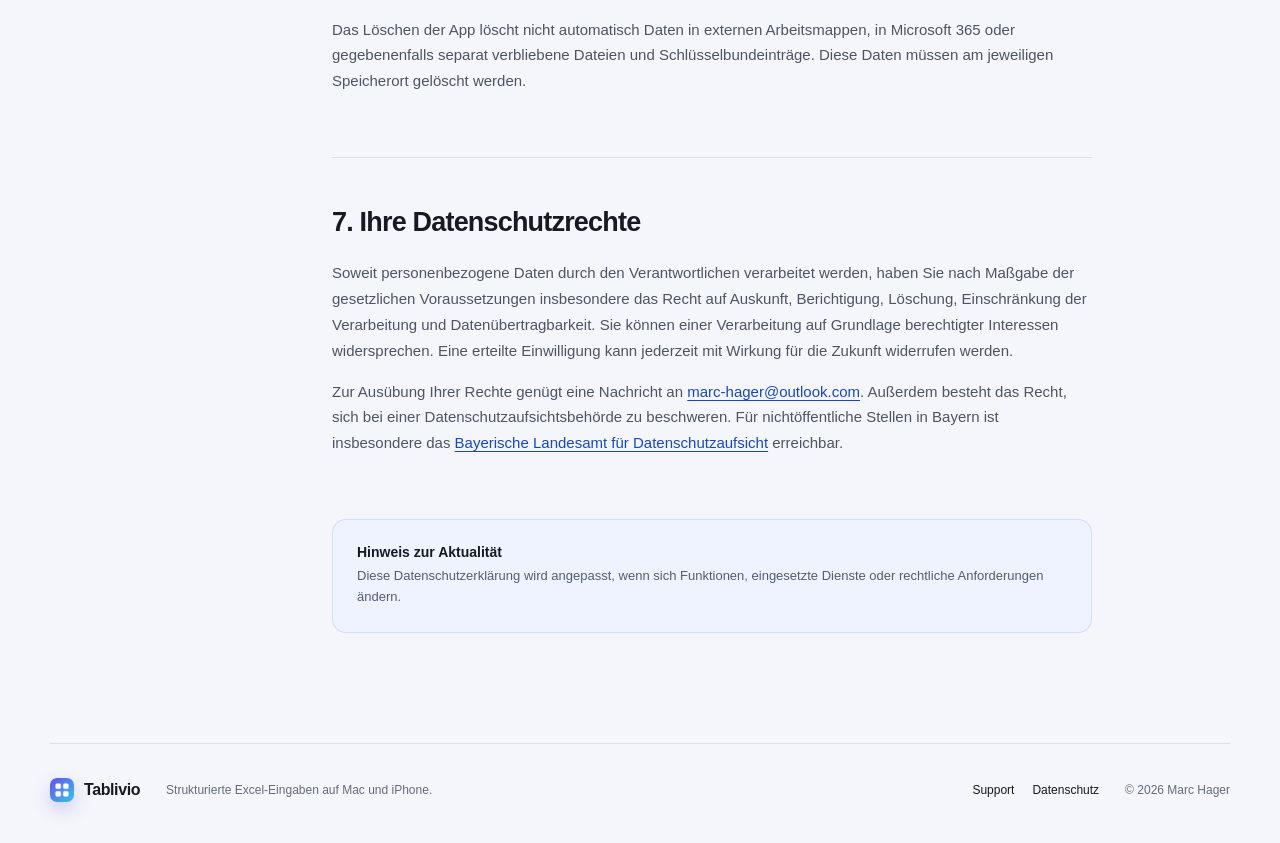
==== commit 722dd3fd: "Restore dedicated marketing page" ====
--- a/datenschutz.html
+++ b/datenschutz.html
@@ -19,9 +19,9 @@
         <span>Tablivio</span>
       </a>
       <nav aria-label="Hauptnavigation">
-        <a href="./#hilfe">Erste Hilfe</a>
-        <a href="./#sicherheit">Sicherheit</a>
-        <a href="./#faq">Fragen</a>
+        <a href="./">Produkt</a>
+        <a href="support.html#hilfe">Erste Hilfe</a>
+        <a href="support.html#faq">Fragen</a>
         <a aria-current="page" href="datenschutz.html">Datenschutz</a>
       </nav>
       <a class="header-cta" href="mailto:marc-hager@outlook.com?subject=Tablivio%20Support">Kontakt</a>
@@ -128,7 +128,7 @@
       </a>
       <p>Strukturierte Excel-Eingaben auf Mac und iPhone.</p>
       <div class="footer-links">
-        <a href="./#support">Kontakt</a>
+        <a href="support.html">Support</a>
         <a aria-current="page" href="datenschutz.html">Datenschutz</a>
       </div>
       <span class="copyright">© 2026 Marc Hager</span>
--- a/styles.css
+++ b/styles.css
@@ -490,8 +490,10 @@
 }
 
 .screenshot-section {
-  width: auto;
-  margin: 0;
+  width: 100vw;
+  max-width: none;
+  margin-right: 0;
+  margin-left: calc(50% - 50vw);
   padding: 104px max(24px, calc((100vw - 1180px) / 2));
   color: #fff;
   background:
@@ -522,6 +524,8 @@
 .screenshot-grid {
   display: grid;
   grid-template-columns: 1.08fr 0.82fr 0.56fr;
+  grid-template-rows: repeat(2, minmax(0, 1fr));
+  aspect-ratio: 1180 / 640;
   gap: 18px;
 }
 
@@ -534,12 +538,24 @@
 }
 
 .screenshot-card.featured {
-  grid-row: span 2;
+  grid-column: 1;
+  grid-row: 1 / span 2;
   align-self: stretch;
 }
 
+.screenshot-card:nth-child(2) {
+  grid-column: 2;
+  grid-row: 1;
+}
+
+.screenshot-card:nth-child(3) {
+  grid-column: 2;
+  grid-row: 2;
+}
+
 .screenshot-card.iphone {
-  grid-row: span 2;
+  grid-column: 3;
+  grid-row: 1 / span 2;
 }
 
 .screenshot-card img {
@@ -710,8 +726,10 @@
 }
 
 .security-section {
-  width: auto;
-  margin: 0;
+  width: 100vw;
+  max-width: none;
+  margin-right: 0;
+  margin-left: calc(50% - 50vw);
   padding: 106px max(24px, calc((100vw - 1180px) / 2));
   color: #fff;
   background:
@@ -1170,11 +1188,23 @@
     grid-template-columns: 1fr;
   }
 
+  .screenshot-grid {
+    grid-template-rows: auto;
+    aspect-ratio: auto;
+  }
+
   .screenshot-heading {
     gap: 20px;
   }
 
   .screenshot-card.featured {
+    grid-column: auto;
+    grid-row: auto;
+  }
+
+  .screenshot-card:nth-child(2),
+  .screenshot-card:nth-child(3) {
+    grid-column: auto;
     grid-row: auto;
   }
 
@@ -1184,6 +1214,7 @@
   }
 
   .screenshot-card.iphone {
+    grid-column: auto;
     grid-row: auto;
     width: min(440px, 100%);
     justify-self: center;
